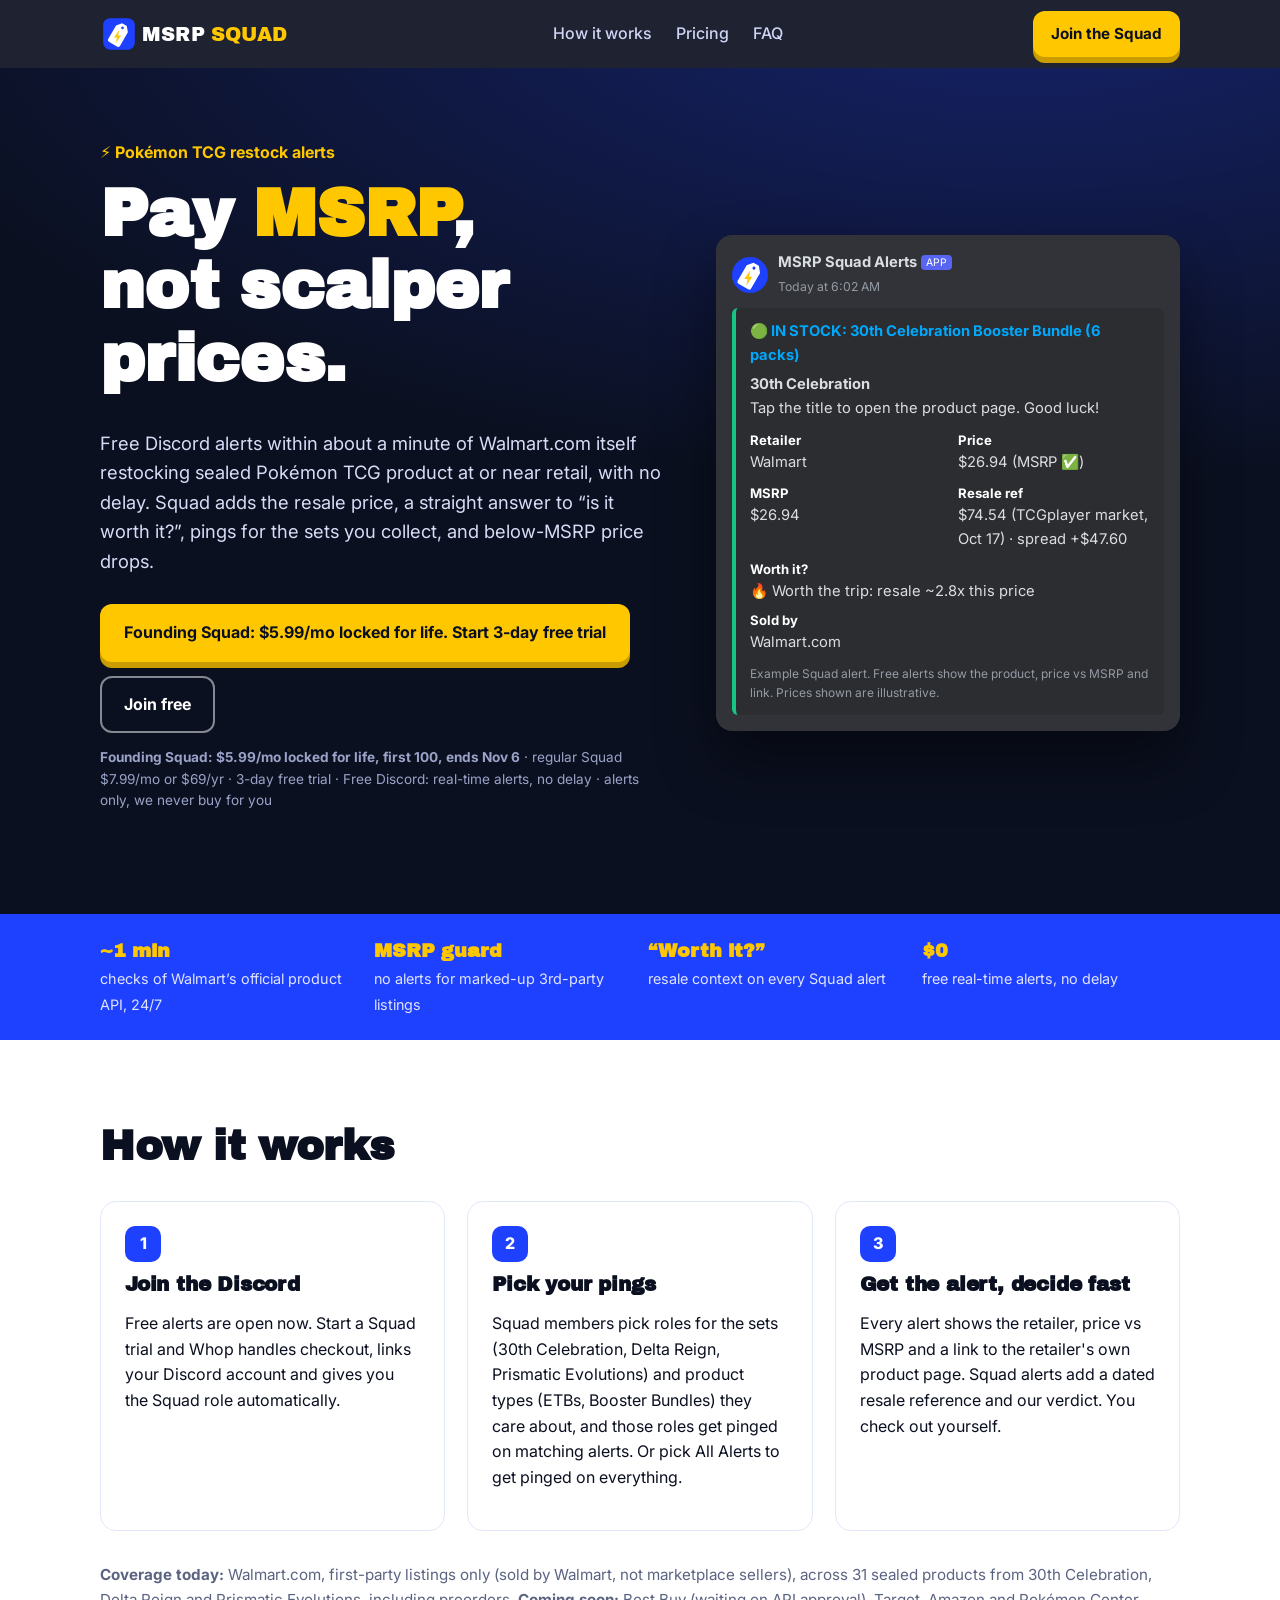
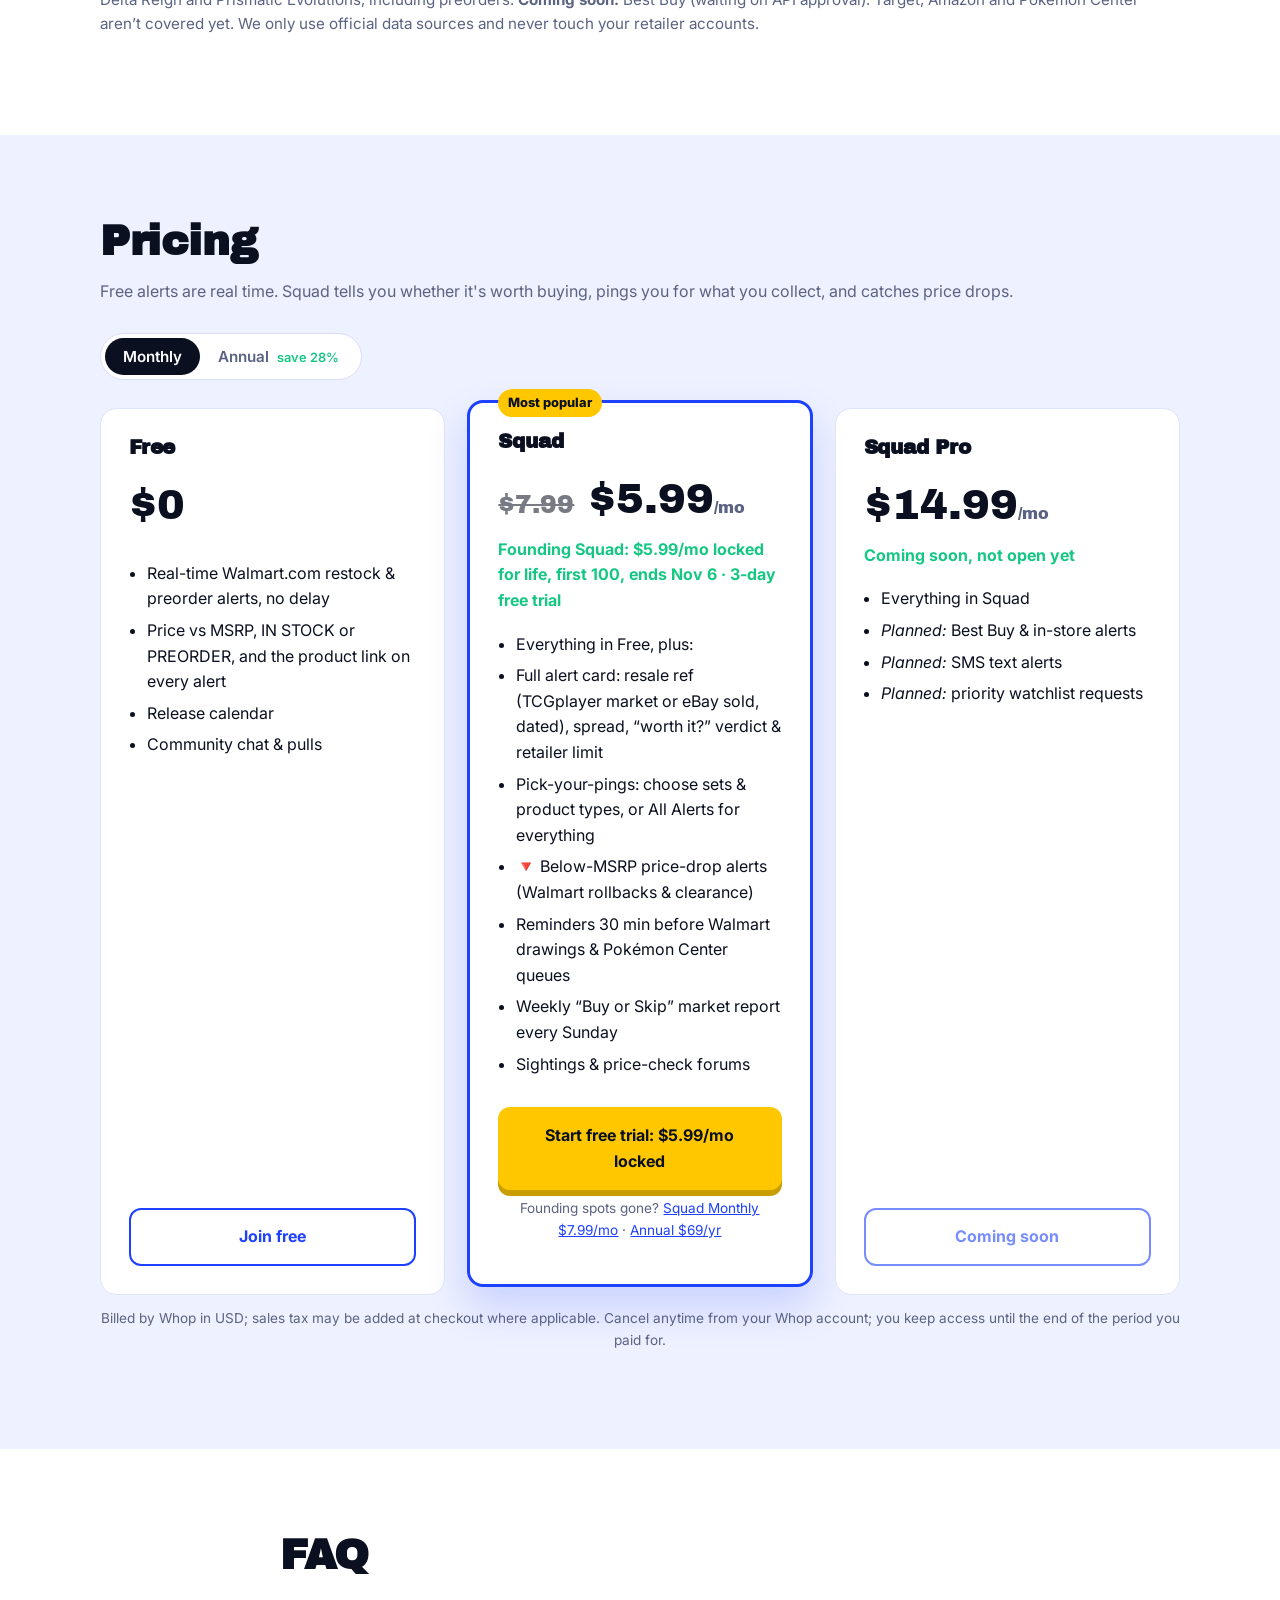
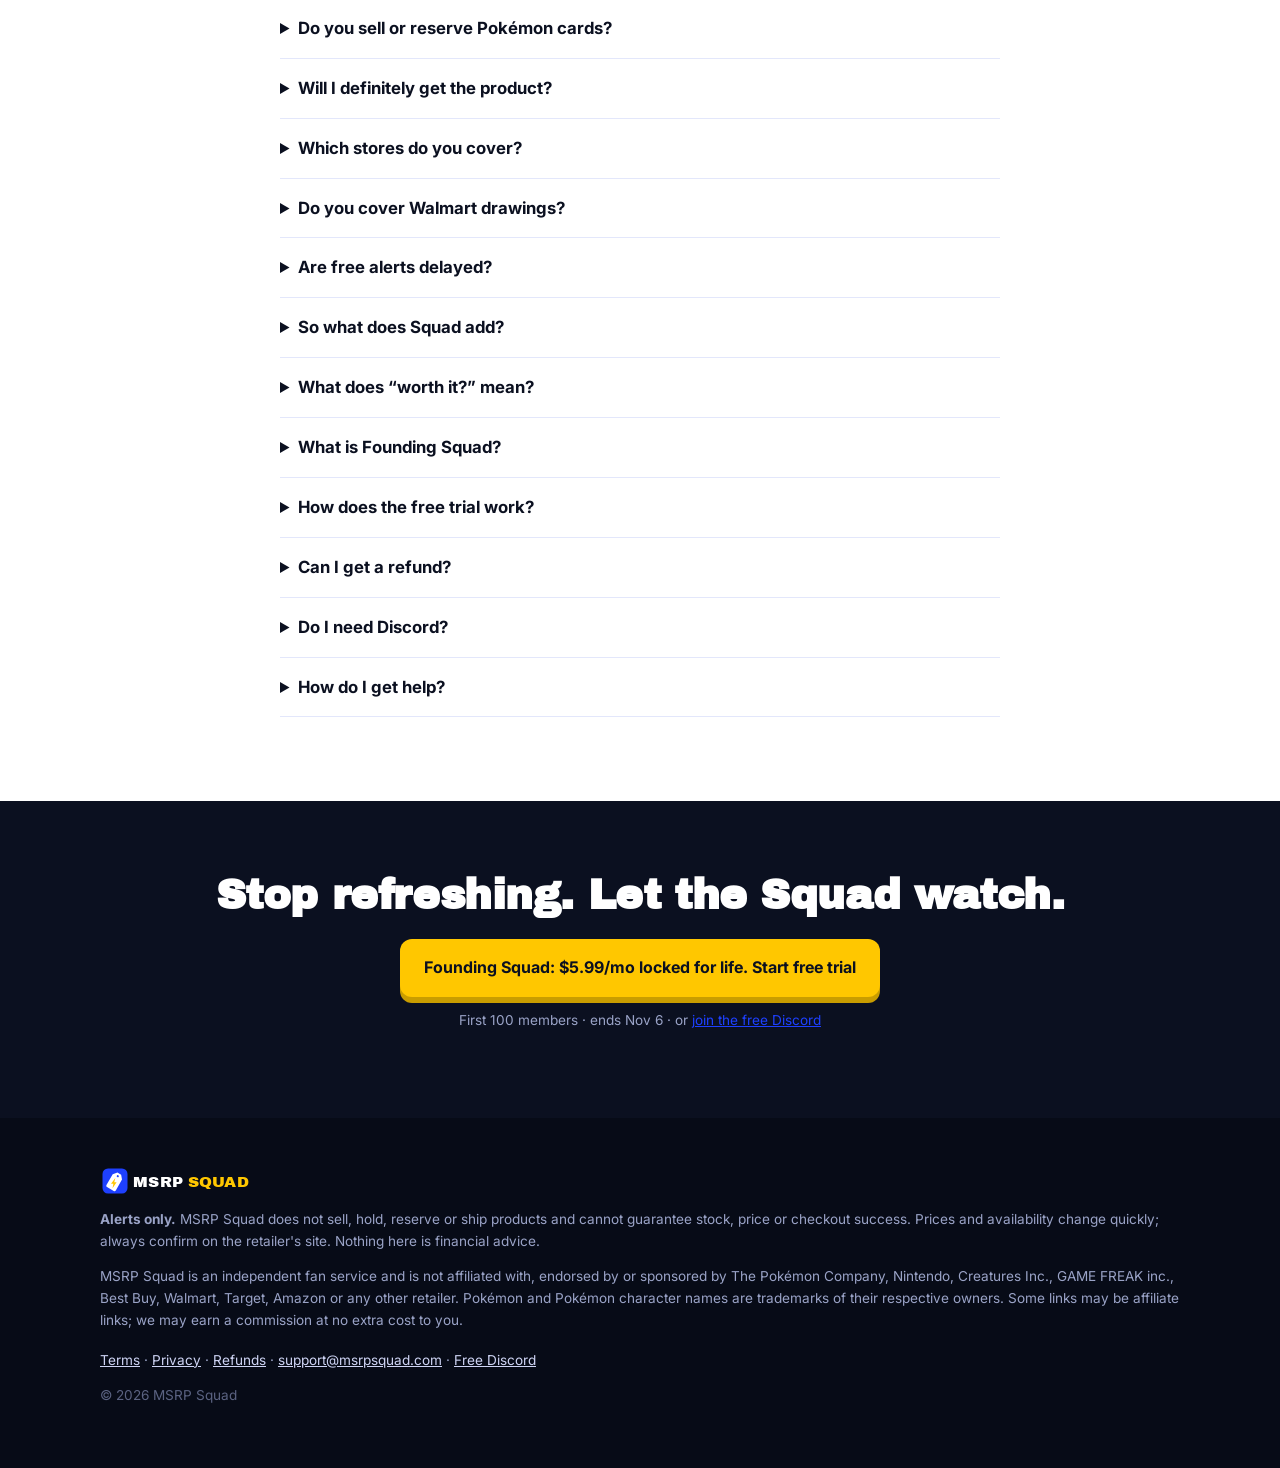
==== index.html @ 669f1891 "Go live: Squad checkout on Whop + Founding Squad $5.99/mo deal" ====
<!doctype html>
<html lang="en">
<head>
<meta charset="utf-8">
<meta name="viewport" content="width=device-width,initial-scale=1">
<title>MSRP Squad | Pokémon TCG restock alerts. Pay MSRP, not scalper prices.</title>
<meta name="description" content="Real-time Pokémon TCG restock alerts in Discord, live now for Walmart.com. Free alerts with no delay; Squad adds resale value, a “worth it?” verdict, set pings and below-MSRP price drops. Founding Squad: $5.99/mo locked for life, first 100 members, ends Nov 6. 3-day free trial.">
<link rel="canonical" href="https://msrpsquad.com/">
<meta property="og:type" content="website">
<meta property="og:title" content="MSRP Squad: Pay MSRP, not scalper prices">
<meta property="og:description" content="Real-time Pokémon TCG restock alerts, free. Squad adds “is it worth it?” price intel, set pings and price drops. Founding Squad: $5.99/mo locked for life, first 100.">
<meta property="og:image" content="https://msrpsquad.com/assets/og.png">
<meta property="og:url" content="https://msrpsquad.com/">
<meta name="twitter:card" content="summary_large_image">
<meta name="theme-color" content="#0B1020">
<link rel="icon" href="assets/mark.svg" type="image/svg+xml">
<link rel="icon" href="assets/favicon-32.png" sizes="32x32">
<link rel="apple-touch-icon" href="assets/apple-touch-icon.png">
<link rel="preconnect" href="https://fonts.googleapis.com"><link rel="preconnect" href="https://fonts.gstatic.com" crossorigin>
<link href="https://fonts.googleapis.com/css2?family=Archivo+Black&family=Inter:wght@400;500;600;700&display=swap" rel="stylesheet">
<link rel="stylesheet" href="styles.css">
</head>
<body>
<a class="skip" href="#main">Skip to content</a>
<header class="nav">
  <div class="wrap nav-in">
    <a href="#" class="brand" aria-label="MSRP Squad home"><svg xmlns="http://www.w3.org/2000/svg" viewBox="0 0 640 120" class="logo" role="img" aria-label="MSRP Squad"> <g transform="translate(10 10)"> <rect x="0" y="0" width="100" height="100" rx="22" fill="#1E40FF"/> <g transform="rotate(30 50 50) translate(50 51) scale(0.86) translate(-50 -51)"> <path d="M40 10 H60 L75 28 V86 Q75 93 68 93 H32 Q25 93 25 86 V28 Z" fill="#FFFFFF"/> <circle cx="50" cy="24" r="5" fill="#1E40FF"/> <path transform="rotate(-30 50 61)" d="M56 38 L37 64 H48 L44 85 L63 57 H52 L57 38 Z" fill="#FFC700"/> </g> </g> <text x="132" y="83" font-family="'Archivo Black', 'Arial Black', sans-serif" font-size="62" letter-spacing="1"> <tspan fill="#FFFFFF">MSRP</tspan><tspan fill="#FFC700" dx="18">SQUAD</tspan> </text> </svg></a>
    <nav aria-label="Primary"><a href="#how">How it works</a><a href="#pricing">Pricing</a><a href="#faq">FAQ</a></nav>
    <a class="btn btn-gold sm" href="#pricing">Join the Squad</a>
  </div>
</header>

<main id="main">
<section class="hero">
  <div class="wrap hero-in">
    <div class="hero-copy">
      <p class="eyebrow">⚡ Pokémon TCG restock alerts</p>
      <h1>Pay <span class="gold">MSRP</span>,<br>not scalper prices.</h1>
      <p class="lead">Free Discord alerts within about a minute of Walmart.com itself restocking sealed Pokémon TCG product at or near retail, with no delay. Squad adds the resale price, a straight answer to “is it worth it?”, pings for the sets you collect, and below-MSRP price drops.</p>
      <div class="cta-row">
        <a class="btn btn-gold" href="https://whop.com/checkout/plan_YpxnlKwozWJpa" target="_blank" rel="noopener" data-plan="squad-founding">Founding Squad: $5.99/mo locked for life. Start 3-day free trial</a>
        <a class="btn btn-ghost" href="https://discord.gg/CTK9a5H8Wj" target="_blank" rel="noopener" data-plan="free">Join free</a>
      </div>
      <p class="fine"><b>Founding Squad: $5.99/mo locked for life, first 100, ends Nov 6</b> · regular Squad $7.99/mo or $69/yr · 3-day free trial · Free Discord: real-time alerts, no delay · alerts only, we never buy for you</p>
    </div>
    <div class="alert-demo" aria-label="Example alert">
      <div class="dc-head"><img src="assets/mark.svg" alt="" width="36" height="36"><div><b>MSRP Squad Alerts</b> <span class="bot">APP</span><br><small>Today at 6:02 AM</small></div></div>
      <div class="embed">
        <p class="e-title">🟢 IN STOCK: 30th Celebration Booster Bundle (6 packs)</p>
        <p class="e-sub"><b>30th Celebration</b><br>Tap the title to open the product page. Good luck!</p>
        <div class="e-grid">
          <div><span>Retailer</span>Walmart</div>
          <div><span>Price</span>$26.94 (MSRP ✅)</div>
          <div><span>MSRP</span>$26.94</div>
          <div><span>Resale ref</span>$74.54 (TCGplayer market, Oct 17) · spread +$47.60</div>
        </div>
        <div class="e-verdict"><span>Worth it?</span>🔥 Worth the trip: resale ~2.8x this price</div>
        <div class="e-verdict"><span>Sold by</span>Walmart.com</div>
        <p class="e-foot">Example Squad alert. Free alerts show the product, price vs MSRP and link. Prices shown are illustrative.</p>
      </div>
    </div>
  </div>
</section>

<section class="strip">
  <div class="wrap strip-in">
    <div><b>~1 min</b><span>checks of Walmart’s official product API, 24/7</span></div>
    <div><b>MSRP guard</b><span>no alerts for marked-up 3rd-party listings</span></div>
    <div><b>“Worth it?”</b><span>resale context on every Squad alert</span></div>
    <div><b>$0</b><span>free real-time alerts, no delay</span></div>
  </div>
</section>

<section id="how" class="section">
  <div class="wrap">
    <h2>How it works</h2>
    <ol class="steps">
      <li><span class="num">1</span><h3>Join the Discord</h3><p>Free alerts are open now. Start a Squad trial and Whop handles checkout, links your Discord account and gives you the Squad role automatically.</p></li>
      <li><span class="num">2</span><h3>Pick your pings</h3><p>Squad members pick roles for the sets (30th Celebration, Delta Reign, Prismatic Evolutions) and product types (ETBs, Booster Bundles) they care about, and those roles get pinged on matching alerts. Or pick All Alerts to get pinged on everything.</p></li>
      <li><span class="num">3</span><h3>Get the alert, decide fast</h3><p>Every alert shows the retailer, price vs MSRP and a link to the retailer's own product page. Squad alerts add a dated resale reference and our verdict. You check out yourself.</p></li>
    </ol>
    <p class="note"><b>Coverage today:</b> Walmart.com, first-party listings only (sold by Walmart, not marketplace sellers), across 31 sealed products from 30th Celebration, Delta Reign and Prismatic Evolutions, including preorders. <b>Coming soon:</b> Best Buy (waiting on API approval). Target, Amazon and Pokémon Center aren’t covered yet. We only use official data sources and never touch your retailer accounts.</p>
  </div>
</section>

<section id="pricing" class="section alt">
  <div class="wrap">
    <h2>Pricing</h2>
    <p class="sub">Free alerts are real time. Squad tells you whether it's worth buying, pings you for what you collect, and catches price drops.</p>
    <div class="toggle" role="group" aria-label="Billing period">
      <button type="button" class="on" data-period="monthly" aria-pressed="true">Monthly</button>
      <button type="button" data-period="annual" aria-pressed="false">Annual <em>save 28%</em></button>
    </div>
    <div class="tiers">
      <article class="tier">
        <h3>Free</h3>
        <p class="price">$0</p>
        <ul><li>Real-time Walmart.com restock &amp; preorder alerts, no delay</li><li>Price vs MSRP, IN STOCK or PREORDER, and the product link on every alert</li><li>Release calendar</li><li>Community chat &amp; pulls</li></ul>
        <a class="btn btn-ghost-dark" href="https://discord.gg/CTK9a5H8Wj" target="_blank" rel="noopener" data-plan="free">Join free</a>
      </article>
      <article class="tier featured">
        <p class="badge">Most popular</p>
        <h3>Squad</h3>
        <p class="price" data-monthly="<s style=&quot;opacity:.55;font-size:.6em&quot;>$7.99</s> $5.99<small>/mo</small>" data-annual="$69<small>/yr</small>"><s style="opacity:.55;font-size:.6em">$7.99</s> $5.99<small>/mo</small></p>
        <p class="trial" data-monthly="Founding Squad: $5.99/mo locked for life, first 100, ends Nov 6 · 3-day free trial" data-annual="About $5.75/mo, billed yearly">Founding Squad: $5.99/mo locked for life, first 100, ends Nov 6 · 3-day free trial</p>
        <ul><li>Everything in Free, plus:</li><li>Full alert card: resale ref (TCGplayer market or eBay sold, dated), spread, “worth it?” verdict &amp; retailer limit</li><li>Pick-your-pings: choose sets &amp; product types, or All Alerts for everything</li><li>🔻 Below-MSRP price-drop alerts (Walmart rollbacks &amp; clearance)</li><li>Reminders 30 min before Walmart drawings &amp; Pokémon Center queues</li><li>Weekly “Buy or Skip” market report every Sunday</li><li>Sightings &amp; price-check forums</li></ul>
        <a class="btn btn-gold" id="squad-cta" href="https://whop.com/checkout/plan_YpxnlKwozWJpa" data-monthly="https://whop.com/checkout/plan_YpxnlKwozWJpa" data-annual="https://whop.com/checkout/plan_GebG6GXobo9KQ" target="_blank" rel="noopener" data-plan="squad">Start free trial: $5.99/mo locked</a>
        <p class="fine center" style="margin-top:.6em">Founding spots gone? <a href="https://whop.com/checkout/plan_wRdUoSanqycct" target="_blank" rel="noopener">Squad Monthly $7.99/mo</a> · <a href="https://whop.com/checkout/plan_GebG6GXobo9KQ" target="_blank" rel="noopener">Annual $69/yr</a></p>
      </article>
      <article class="tier">
        <h3>Squad Pro</h3>
        <p class="price">$14.99<small>/mo</small></p>
        <p class="trial">Coming soon, not open yet</p>
        <ul><li>Everything in Squad</li><li><em>Planned:</em> Best Buy &amp; in-store alerts</li><li><em>Planned:</em> SMS text alerts</li><li><em>Planned:</em> priority watchlist requests</li></ul>
        <span class="btn btn-ghost-dark" aria-disabled="true" data-plan="pro" style="opacity:.6;cursor:default">Coming soon</span>
      </article>
    </div>
    <p class="fine center">Billed by Whop in USD; sales tax may be added at checkout where applicable. Cancel anytime from your Whop account; you keep access until the end of the period you paid for.</p>
  </div>
</section>

<section id="faq" class="section">
  <div class="wrap narrow">
    <h2>FAQ</h2>
    <details><summary>Do you sell or reserve Pokémon cards?</summary><p>No. MSRP Squad sends alerts only. We don't sell, hold, reserve or ship any product, and we never check out for you. You buy directly from the retailer.</p></details>
    <details><summary>Will I definitely get the product?</summary><p>No one can promise that. Popular drops can sell out in minutes. Alerts give you a head start, not a guarantee. Always confirm price and stock on the retailer's site.</p></details>
    <details><summary>Which stores do you cover?</summary><p>Right now, Walmart.com: we check Walmart's official product API about once a minute and only alert when Walmart itself is the seller. Best Buy alerts are planned for Squad Pro once Best Buy's API approves our key. Target, Amazon and Pokémon Center aren't covered yet. We'll announce each new store in Discord when it actually goes live.</p></details>
    <details><summary>Do you cover Walmart drawings?</summary><p>Walmart now sells some of the hottest boxes through timed drawings instead of a normal restock. Our engine doesn't detect those automatically. When Walmart announces a drawing, we post the window in Discord so you can enter yourself; entries and picks are entirely Walmart's.</p></details>
    <details><summary>Are free alerts delayed?</summary><p>No. Free alerts post in #free-alerts the moment we detect a restock or preorder, the same moment Squad gets them. Free alerts are the basic version: product, price vs MSRP, IN STOCK or PREORDER, and the link.</p></details>
    <details><summary>So what does Squad add?</summary><p>The “should I buy it” layer: a dated resale reference, the spread and our “worth it?” verdict, plus the retailer limit, on every alert. Pings only for the sets and product types you pick (or All Alerts for everything), alerts when Walmart's own price drops below MSRP, reminders 30 minutes before Walmart drawings and Pokémon Center queues, a weekly “Buy or Skip” report every Sunday, and the sightings and price-check forums.</p></details>
    <details><summary>What does “worth it?” mean?</summary><p>On Squad alerts, we compare the retail price to a recent resale reference, either the TCGplayer market price or recent eBay sold listings, and show which one and its date. That helps you decide quickly whether a product is worth chasing. It's general information, not financial or investment advice.</p></details>
    <details><summary>What is Founding Squad?</summary><p>Our launch deal: the first 100 members pay $5.99/month instead of $7.99, and that price stays locked for as long as you stay subscribed. It ends Nov 6, 2026 at 11:59 PM PT or when the 100 spots are gone, whichever comes first. If you cancel and come back later, regular pricing applies.</p></details>
    <details><summary>How does the free trial work?</summary><p>Founding Squad and Squad Monthly include a 3-day free trial. If you cancel in Whop before it ends, you aren't charged. After that it's $5.99/month (Founding) or $7.99/month (regular) until you cancel.</p></details>
    <details><summary>Can I get a refund?</summary><p>Forgot to cancel your trial? Email us within 48 hours of the first charge for a full refund. Annual plans are refundable within 14 days. Full details in our <a href="refund.html">refund policy</a>.</p></details>
    <details><summary>Do I need Discord?</summary><p>Yes. Alerts are delivered in our Discord server. Whop connects your Discord account and assigns your role when you join.</p></details>
    <details><summary>How do I get help?</summary><p>Email <a href="mailto:support@msrpsquad.com">support@msrpsquad.com</a> or open a ticket in the Discord.</p></details>
  </div>
</section>

<section class="final">
  <div class="wrap center">
    <h2>Stop refreshing. Let the Squad watch.</h2>
    <a class="btn btn-gold" href="https://whop.com/checkout/plan_YpxnlKwozWJpa" target="_blank" rel="noopener" data-plan="squad-founding">Founding Squad: $5.99/mo locked for life. Start free trial</a>
    <p class="fine">First 100 members · ends Nov 6 · or <a href="https://discord.gg/CTK9a5H8Wj" target="_blank" rel="noopener">join the free Discord</a></p>
  </div>
</section>
</main>

<footer class="foot">
  <div class="wrap">
    <svg xmlns="http://www.w3.org/2000/svg" viewBox="0 0 640 120" class="logo" role="img" aria-label="MSRP Squad"> <g transform="translate(10 10)"> <rect x="0" y="0" width="100" height="100" rx="22" fill="#1E40FF"/> <g transform="rotate(30 50 50) translate(50 51) scale(0.86) translate(-50 -51)"> <path d="M40 10 H60 L75 28 V86 Q75 93 68 93 H32 Q25 93 25 86 V28 Z" fill="#FFFFFF"/> <circle cx="50" cy="24" r="5" fill="#1E40FF"/> <path transform="rotate(-30 50 61)" d="M56 38 L37 64 H48 L44 85 L63 57 H52 L57 38 Z" fill="#FFC700"/> </g> </g> <text x="132" y="83" font-family="'Archivo Black', 'Arial Black', sans-serif" font-size="62" letter-spacing="1"> <tspan fill="#FFFFFF">MSRP</tspan><tspan fill="#FFC700" dx="18">SQUAD</tspan> </text> </svg>
    <p><b>Alerts only.</b> MSRP Squad does not sell, hold, reserve or ship products and cannot guarantee stock, price or checkout success. Prices and availability change quickly; always confirm on the retailer's site. Nothing here is financial advice.</p>
    <p>MSRP Squad is an independent fan service and is not affiliated with, endorsed by or sponsored by The Pokémon Company, Nintendo, Creatures Inc., GAME FREAK inc., Best Buy, Walmart, Target, Amazon or any other retailer. Pokémon and Pokémon character names are trademarks of their respective owners. Some links may be affiliate links; we may earn a commission at no extra cost to you.</p>
    <p class="links"><a href="terms.html">Terms</a> · <a href="privacy.html">Privacy</a> · <a href="refund.html">Refunds</a> · <a href="mailto:support@msrpsquad.com">support@msrpsquad.com</a> · <a href="https://discord.gg/CTK9a5H8Wj" target="_blank" rel="noopener">Free Discord</a></p>
    <p class="copy">© 2026 MSRP Squad</p>
  </div>
</footer>
<script>
document.querySelectorAll('.toggle button').forEach(b=>b.addEventListener('click',()=>{
  const p=b.dataset.period;
  document.querySelectorAll('.toggle button').forEach(x=>{x.classList.toggle('on',x===b);x.setAttribute('aria-pressed',x===b)});
  document.querySelectorAll('[data-monthly]').forEach(el=>{
    const v=el.dataset[p]; if(el.tagName==='A'){el.href=v}else{el.innerHTML=v}
  });
  document.getElementById('squad-cta').textContent = p==='annual' ? 'Get Squad Annual' : 'Start free trial: $5.99/mo locked';
}));
</script>
</body>
</html>
---- styles.css ----
:root{--blue:#1E40FF;--gold:#FFC700;--night:#0B1020;--paper:#fff;--green:#16C784;--red:#FF4D4F;--mist:#EEF1FF;--ink:#0B1020;--muted:#5b6382;--r:16px}
*{box-sizing:border-box}html{scroll-behavior:smooth}
body{margin:0;font:16px/1.6 Inter,system-ui,-apple-system,Segoe UI,Roboto,sans-serif;color:var(--ink);background:var(--paper);-webkit-font-smoothing:antialiased}
h1,h2,h3{font-family:"Archivo Black",Impact,system-ui,sans-serif;line-height:1.08;margin:0 0 .5em;letter-spacing:-.01em}
h1{font-size:clamp(2.4rem,6vw,4.2rem)}h2{font-size:clamp(1.8rem,4vw,2.6rem)}h3{font-size:1.25rem}
a{color:var(--blue)}img{max-width:100%;height:auto}
.wrap{max-width:1120px;margin:0 auto;padding:0 20px}.narrow{max-width:760px}.center{text-align:center}
.skip{position:absolute;left:-999px}.skip:focus{left:12px;top:12px;background:#fff;padding:8px;z-index:9}
.btn{display:inline-block;font-weight:700;text-decoration:none;padding:14px 22px;border-radius:12px;transition:transform .12s,box-shadow .12s;border:2px solid transparent}
.btn:hover{transform:translateY(-1px)}.btn.sm{padding:9px 16px;font-size:.95rem}
.btn-gold{background:var(--gold);color:var(--night);box-shadow:0 6px 0 #c99d00}.btn-gold:active{transform:translateY(3px);box-shadow:0 3px 0 #c99d00}
.btn-ghost{border-color:rgba(255,255,255,.5);color:#fff}.btn-ghost:hover{border-color:#fff}
.btn-ghost-dark{border-color:var(--blue);color:var(--blue)}.btn-ghost-dark:hover{background:var(--mist)}
.nav{position:sticky;top:0;z-index:5;background:rgba(11,16,32,.92);backdrop-filter:blur(8px)}
.nav-in{display:flex;align-items:center;justify-content:space-between;gap:16px;height:68px}
.nav nav a{color:#cfd5f5;text-decoration:none;margin:0 12px;font-weight:500}.nav nav a:hover{color:#fff}
.hero{background:radial-gradient(1200px 500px at 80% -10%,#2a48ff55,transparent),var(--night);color:#fff;padding:72px 0 88px}
.hero-in{display:grid;grid-template-columns:1.1fr .9fr;gap:48px;align-items:center}
.eyebrow{color:var(--gold);font-weight:700;margin:0 0 12px}.gold{color:var(--gold)}
.lead{font-size:1.15rem;color:#d7dcf7;max-width:36em}.cta-row{display:flex;gap:14px;flex-wrap:wrap;margin:28px 0 12px}
.fine{font-size:.85rem;color:#9aa3c7}.section .fine{color:var(--muted)}
.alert-demo{background:#313338;border-radius:var(--r);padding:16px;box-shadow:0 30px 60px rgba(0,0,0,.45);font-size:.92rem;color:#dbdee1}
.dc-head{display:flex;gap:10px;align-items:center;margin-bottom:10px}.dc-head img{border-radius:50%}.dc-head small{color:#949ba4}
.bot{background:#5865f2;color:#fff;font-size:.65rem;padding:1px 5px;border-radius:4px;vertical-align:middle}
.embed{background:#2b2d31;border-left:4px solid var(--green);border-radius:6px;padding:12px 14px}
.e-title{color:#00a8fc;font-weight:700;margin:0 0 6px}.e-sub{margin:0 0 10px}
.e-grid{display:grid;grid-template-columns:1fr 1fr;gap:8px 16px;margin-bottom:8px}
.e-grid span,.e-verdict span{display:block;font-weight:700;color:#fff;font-size:.82rem}.e-verdict{margin:6px 0}
.e-foot{color:#949ba4;font-size:.75rem;margin:10px 0 0}
.strip{background:var(--blue);color:#fff}.strip-in{display:grid;grid-template-columns:repeat(4,1fr);gap:16px;padding:22px 20px}
.strip b{display:block;font-family:"Archivo Black",sans-serif;font-size:1.2rem;color:var(--gold)}.strip span{font-size:.9rem;color:#dfe4ff}
.section{padding:84px 0}.section.alt{background:var(--mist)}.sub{color:var(--muted);margin-top:-6px}
.steps{list-style:none;padding:0;display:grid;grid-template-columns:repeat(3,1fr);gap:22px;margin:32px 0}
.steps li{background:#fff;border:1px solid #e3e7fb;border-radius:var(--r);padding:24px}
.num{display:inline-grid;place-items:center;width:36px;height:36px;border-radius:10px;background:var(--blue);color:#fff;font-weight:800;margin-bottom:12px}
.note{color:var(--muted);font-size:.95rem}
.toggle{display:inline-flex;background:#fff;border-radius:999px;padding:4px;margin:12px 0 28px;border:1px solid #d9def7}
.toggle button{border:0;background:none;padding:9px 18px;border-radius:999px;font:600 .95rem Inter,sans-serif;cursor:pointer;color:var(--muted)}
.toggle button.on{background:var(--night);color:#fff}.toggle em{font-style:normal;color:var(--green);font-size:.8rem;margin-left:4px}
.tiers{display:grid;grid-template-columns:repeat(3,1fr);gap:22px;align-items:stretch}
.tier{background:#fff;border-radius:var(--r);padding:28px;border:1px solid #dfe3f8;display:flex;flex-direction:column;position:relative}
.tier ul{padding-left:1.1em;margin:12px 0 24px;flex:1}.tier li{margin:6px 0}.tier .btn{text-align:center}
.tier.featured{border:3px solid var(--blue);box-shadow:0 20px 40px rgba(30,64,255,.18);transform:translateY(-8px)}
.badge{position:absolute;top:-14px;left:28px;margin:0;background:var(--gold);font-weight:800;font-size:.8rem;padding:4px 10px;border-radius:999px}
.price{font-family:"Archivo Black",sans-serif;font-size:2.6rem;margin:4px 0}.price small{font-size:1rem;color:var(--muted)}
.trial{color:var(--green);font-weight:700;margin:0}
details{border-bottom:1px solid #e3e7fb;padding:16px 0}summary{font-weight:700;cursor:pointer;font-size:1.05rem}details p{color:#3b4366;margin:10px 0 0}
.final{background:var(--night);color:#fff;padding:72px 0}
.foot{background:#070b17;color:#9aa3c7;padding:48px 0;font-size:.85rem}.foot a{color:#cfd5f5}.foot .links{margin-top:18px}.copy{color:#5b6382}
:focus-visible{outline:3px solid var(--gold);outline-offset:2px}
@media (max-width:900px){.hero-in,.tiers,.steps{grid-template-columns:1fr}.strip-in{grid-template-columns:1fr 1fr}.tier.featured{transform:none}.nav nav{display:none}.hero{padding:48px 0 64px}}
@media (prefers-reduced-motion:reduce){*{transition:none!important;scroll-behavior:auto!important}}
.logo{height:38px;width:auto;display:block}.foot .logo{height:30px;margin-bottom:12px}
.btn.sm{white-space:nowrap}@media (max-width:420px){.logo{height:30px}.nav .btn.sm{padding:8px 12px;font-size:.85rem}}
.legal h1{font-size:2.2rem}.legal h2{font-size:1.3rem;margin-top:1.6em}.legal li{margin:6px 0}
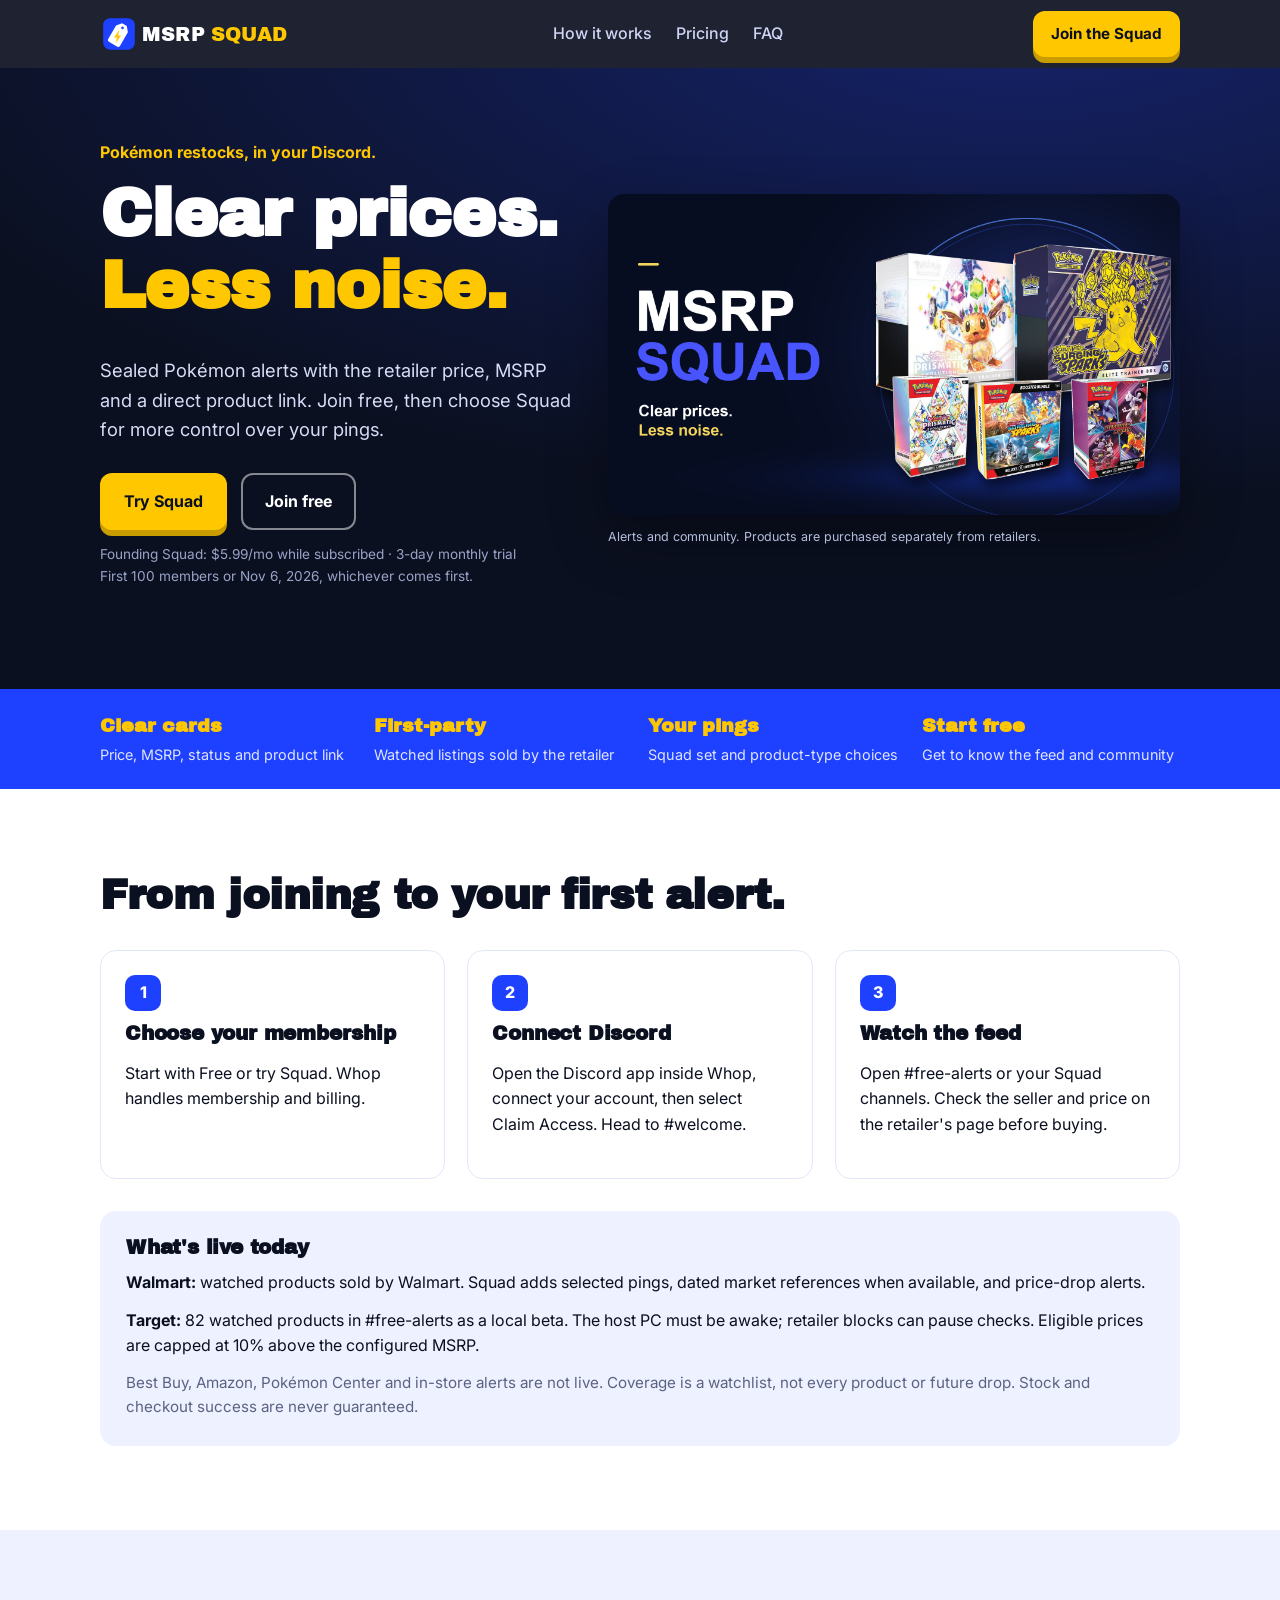
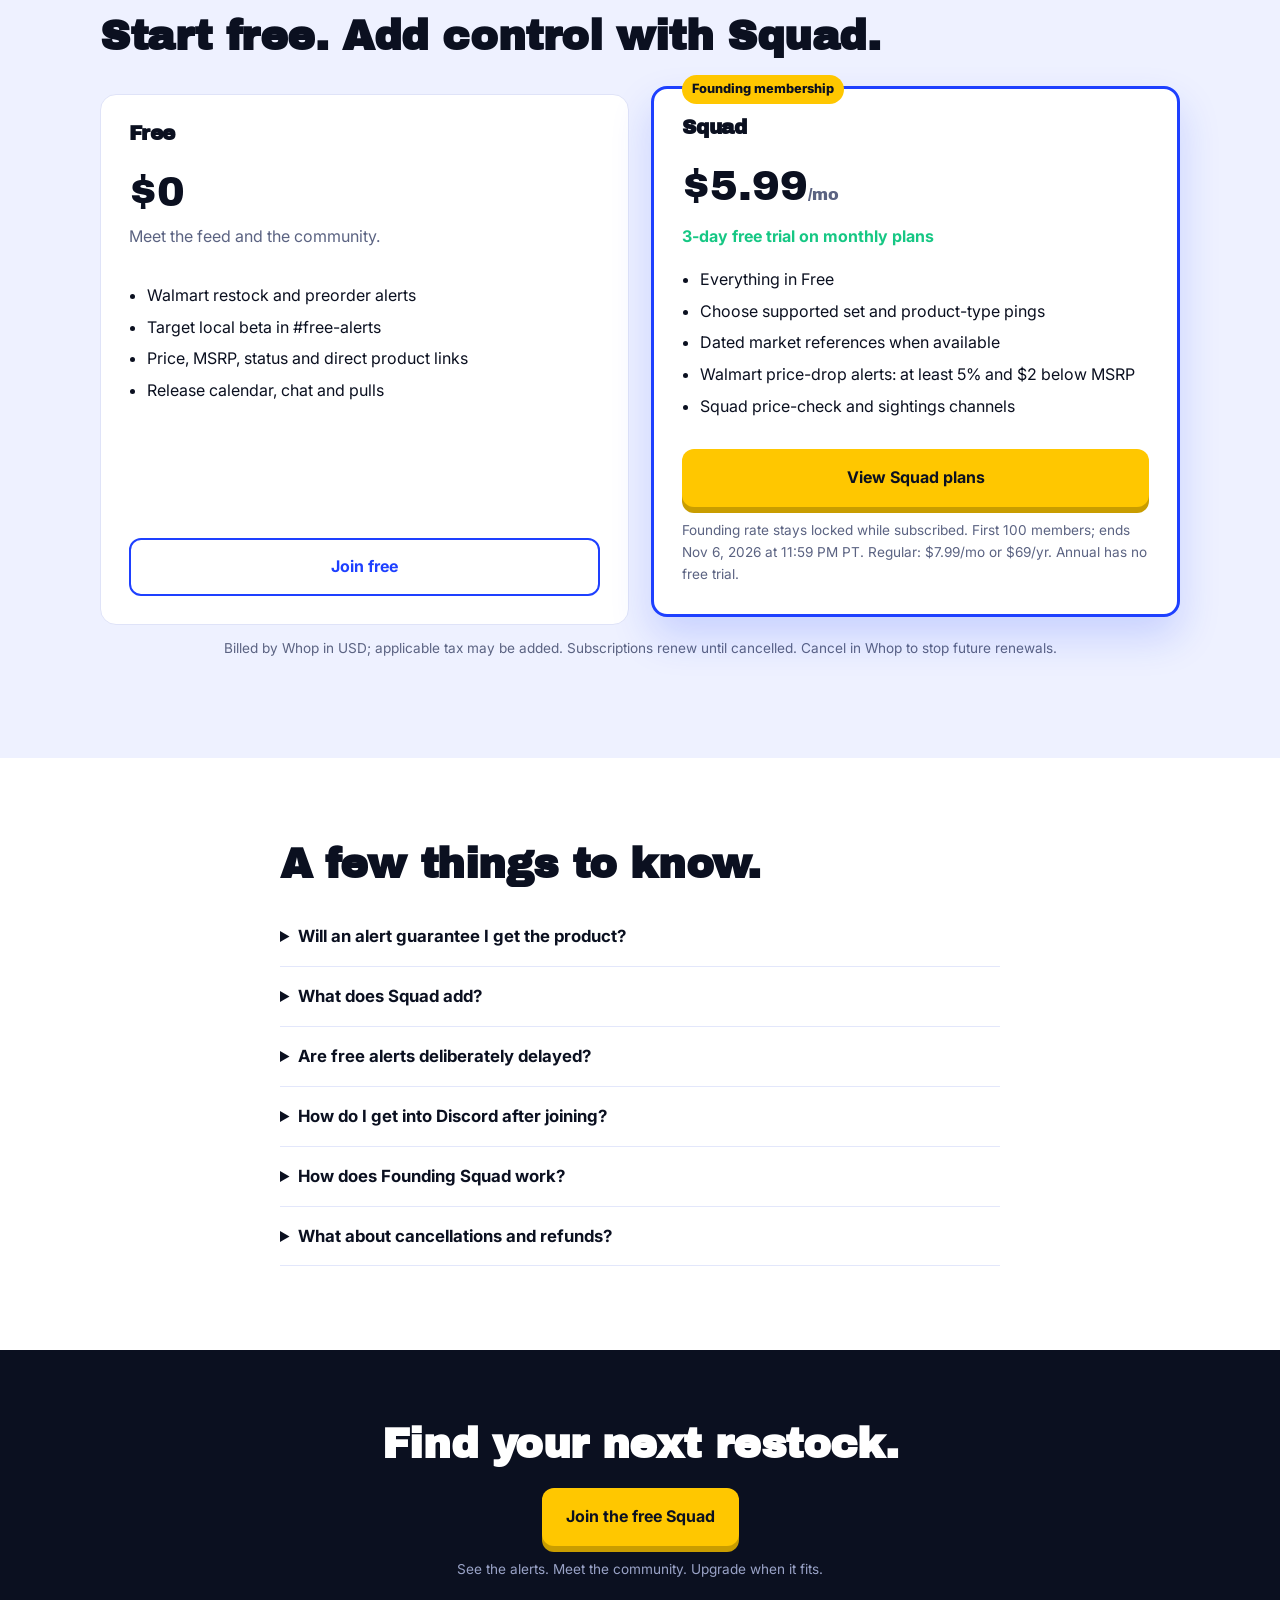
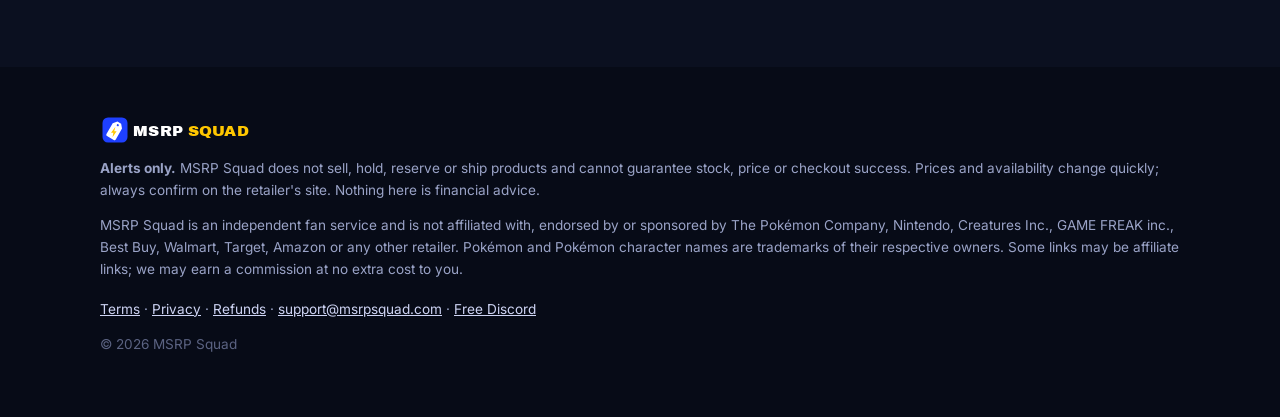
==== commit ba9138a8: "Align storefront artwork and coverage with live memberships" ====
--- a/index.html
+++ b/index.html
@@ -3,13 +3,13 @@
 <head>
 <meta charset="utf-8">
 <meta name="viewport" content="width=device-width,initial-scale=1">
-<title>MSRP Squad | Pokémon TCG restock alerts. Pay MSRP, not scalper prices.</title>
-<meta name="description" content="Real-time Pokémon TCG restock alerts in Discord, live now for Walmart.com. Free alerts with no delay; Squad adds resale value, a “worth it?” verdict, set pings and below-MSRP price drops. Founding Squad: $5.99/mo locked for life, first 100 members, ends Nov 6. 3-day free trial.">
+<title>MSRP Squad | Pokémon restocks. Clear prices. Less noise.</title>
+<meta name="description" content="Pokémon restock alerts in Discord. Free Walmart alerts and a local Target beta. Squad adds selected pings, dated market references when available, and Walmart price-drop alerts.">
 <link rel="canonical" href="https://msrpsquad.com/">
 <meta property="og:type" content="website">
-<meta property="og:title" content="MSRP Squad: Pay MSRP, not scalper prices">
-<meta property="og:description" content="Real-time Pokémon TCG restock alerts, free. Squad adds “is it worth it?” price intel, set pings and price drops. Founding Squad: $5.99/mo locked for life, first 100.">
-<meta property="og:image" content="https://msrpsquad.com/assets/og.png">
+<meta property="og:title" content="MSRP Squad | Clear prices. Less noise.">
+<meta property="og:description" content="Pokémon restock alerts in Discord. Free Walmart alerts and a local Target beta. Squad adds selected pings, dated market references when available, and Walmart price-drop alerts.">
+<meta property="og:image" content="https://msrpsquad.com/assets/real-products-v3.png">
 <meta property="og:url" content="https://msrpsquad.com/">
 <meta name="twitter:card" content="summary_large_image">
 <meta name="theme-color" content="#0B1020">
@@ -34,116 +34,73 @@
 <section class="hero">
   <div class="wrap hero-in">
     <div class="hero-copy">
-      <p class="eyebrow">⚡ Pokémon TCG restock alerts</p>
-      <h1>Pay <span class="gold">MSRP</span>,<br>not scalper prices.</h1>
-      <p class="lead">Free Discord alerts within about a minute of Walmart.com itself restocking sealed Pokémon TCG product at or near retail, with no delay. Squad adds the resale price, a straight answer to “is it worth it?”, pings for the sets you collect, and below-MSRP price drops.</p>
+      <p class="eyebrow">Pokémon restocks, in your Discord.</p>
+      <h1>Clear prices.<br><span class="gold">Less noise.</span></h1>
+      <p class="lead">Sealed Pokémon alerts with the retailer price, MSRP and a direct product link. Join free, then choose Squad for more control over your pings.</p>
       <div class="cta-row">
-        <a class="btn btn-gold" href="https://whop.com/checkout/plan_YpxnlKwozWJpa" target="_blank" rel="noopener" data-plan="squad-founding">Founding Squad: $5.99/mo locked for life. Start 3-day free trial</a>
-        <a class="btn btn-ghost" href="https://discord.gg/CTK9a5H8Wj" target="_blank" rel="noopener" data-plan="free">Join free</a>
+        <a class="btn btn-gold" href="https://whop.com/msrpsquad/products/msrp-squad-04/">Try Squad</a>
+        <a class="btn btn-ghost" href="https://whop.com/msrpsquad/products/msrp-squad-free/">Join free</a>
       </div>
-      <p class="fine"><b>Founding Squad: $5.99/mo locked for life, first 100, ends Nov 6</b> · regular Squad $7.99/mo or $69/yr · 3-day free trial · Free Discord: real-time alerts, no delay · alerts only, we never buy for you</p>
+      <p class="fine">Founding Squad: $5.99/mo while subscribed · 3-day monthly trial<br>First 100 members or Nov 6, 2026, whichever comes first.</p>
     </div>
-    <div class="alert-demo" aria-label="Example alert">
-      <div class="dc-head"><img src="assets/mark.svg" alt="" width="36" height="36"><div><b>MSRP Squad Alerts</b> <span class="bot">APP</span><br><small>Today at 6:02 AM</small></div></div>
-      <div class="embed">
-        <p class="e-title">🟢 IN STOCK: 30th Celebration Booster Bundle (6 packs)</p>
-        <p class="e-sub"><b>30th Celebration</b><br>Tap the title to open the product page. Good luck!</p>
-        <div class="e-grid">
-          <div><span>Retailer</span>Walmart</div>
-          <div><span>Price</span>$26.94 (MSRP ✅)</div>
-          <div><span>MSRP</span>$26.94</div>
-          <div><span>Resale ref</span>$74.54 (TCGplayer market, Oct 17) · spread +$47.60</div>
-        </div>
-        <div class="e-verdict"><span>Worth it?</span>🔥 Worth the trip: resale ~2.8x this price</div>
-        <div class="e-verdict"><span>Sold by</span>Walmart.com</div>
-        <p class="e-foot">Example Squad alert. Free alerts show the product, price vs MSRP and link. Prices shown are illustrative.</p>
-      </div>
-    </div>
+    <figure class="product-art"><img src="assets/real-products-v3.png" width="1920" height="1080" alt="MSRP Squad with real Prismatic Evolutions, Surging Sparks and Destined Rivals sealed products"><figcaption>Alerts and community. Products are purchased separately from retailers.</figcaption></figure>
   </div>
 </section>
 
-<section class="strip">
+<section class="strip" aria-label="Membership highlights">
   <div class="wrap strip-in">
-    <div><b>~1 min</b><span>checks of Walmart’s official product API, 24/7</span></div>
-    <div><b>MSRP guard</b><span>no alerts for marked-up 3rd-party listings</span></div>
-    <div><b>“Worth it?”</b><span>resale context on every Squad alert</span></div>
-    <div><b>$0</b><span>free real-time alerts, no delay</span></div>
+    <div><b>Clear cards</b><span>Price, MSRP, status and product link</span></div>
+    <div><b>First-party</b><span>Watched listings sold by the retailer</span></div>
+    <div><b>Your pings</b><span>Squad set and product-type choices</span></div>
+    <div><b>Start free</b><span>Get to know the feed and community</span></div>
   </div>
 </section>
 
 <section id="how" class="section">
   <div class="wrap">
-    <h2>How it works</h2>
+    <h2>From joining to your first alert.</h2>
     <ol class="steps">
-      <li><span class="num">1</span><h3>Join the Discord</h3><p>Free alerts are open now. Start a Squad trial and Whop handles checkout, links your Discord account and gives you the Squad role automatically.</p></li>
-      <li><span class="num">2</span><h3>Pick your pings</h3><p>Squad members pick roles for the sets (30th Celebration, Delta Reign, Prismatic Evolutions) and product types (ETBs, Booster Bundles) they care about, and those roles get pinged on matching alerts. Or pick All Alerts to get pinged on everything.</p></li>
-      <li><span class="num">3</span><h3>Get the alert, decide fast</h3><p>Every alert shows the retailer, price vs MSRP and a link to the retailer's own product page. Squad alerts add a dated resale reference and our verdict. You check out yourself.</p></li>
+      <li><span class="num">1</span><h3>Choose your membership</h3><p>Start with Free or try Squad. Whop handles membership and billing.</p></li>
+      <li><span class="num">2</span><h3>Connect Discord</h3><p>Open the Discord app inside Whop, connect your account, then select Claim Access. Head to #welcome.</p></li>
+      <li><span class="num">3</span><h3>Watch the feed</h3><p>Open #free-alerts or your Squad channels. Check the seller and price on the retailer's page before buying.</p></li>
     </ol>
-    <p class="note"><b>Coverage today:</b> Walmart.com, first-party listings only (sold by Walmart, not marketplace sellers), across 31 sealed products from 30th Celebration, Delta Reign and Prismatic Evolutions, including preorders. <b>Coming soon:</b> Best Buy (waiting on API approval). Target, Amazon and Pokémon Center aren’t covered yet. We only use official data sources and never touch your retailer accounts.</p>
+    <div class="coverage-box"><h3>What's live today</h3><p><strong>Walmart:</strong> watched products sold by Walmart. Squad adds selected pings, dated market references when available, and price-drop alerts.</p><p><strong>Target:</strong> 82 watched products in #free-alerts as a local beta. The host PC must be awake; retailer blocks can pause checks. Eligible prices are capped at 10% above the configured MSRP.</p><p class="note">Best Buy, Amazon, Pokémon Center and in-store alerts are not live. Coverage is a watchlist, not every product or future drop. Stock and checkout success are never guaranteed.</p></div>
   </div>
 </section>
 
 <section id="pricing" class="section alt">
   <div class="wrap">
-    <h2>Pricing</h2>
-    <p class="sub">Free alerts are real time. Squad tells you whether it's worth buying, pings you for what you collect, and catches price drops.</p>
-    <div class="toggle" role="group" aria-label="Billing period">
-      <button type="button" class="on" data-period="monthly" aria-pressed="true">Monthly</button>
-      <button type="button" data-period="annual" aria-pressed="false">Annual <em>save 28%</em></button>
-    </div>
+    <h2>Start free. Add control with Squad.</h2>
     <div class="tiers">
       <article class="tier">
-        <h3>Free</h3>
-        <p class="price">$0</p>
-        <ul><li>Real-time Walmart.com restock &amp; preorder alerts, no delay</li><li>Price vs MSRP, IN STOCK or PREORDER, and the product link on every alert</li><li>Release calendar</li><li>Community chat &amp; pulls</li></ul>
-        <a class="btn btn-ghost-dark" href="https://discord.gg/CTK9a5H8Wj" target="_blank" rel="noopener" data-plan="free">Join free</a>
+        <h3>Free</h3><p class="price">$0</p><p class="sub">Meet the feed and the community.</p>
+        <ul><li>Walmart restock and preorder alerts</li><li>Target local beta in #free-alerts</li><li>Price, MSRP, status and direct product links</li><li>Release calendar, chat and pulls</li></ul>
+        <a class="btn btn-ghost-dark" href="https://whop.com/msrpsquad/products/msrp-squad-free/">Join free</a>
       </article>
       <article class="tier featured">
-        <p class="badge">Most popular</p>
-        <h3>Squad</h3>
-        <p class="price" data-monthly="<s style=&quot;opacity:.55;font-size:.6em&quot;>$7.99</s> $5.99<small>/mo</small>" data-annual="$69<small>/yr</small>"><s style="opacity:.55;font-size:.6em">$7.99</s> $5.99<small>/mo</small></p>
-        <p class="trial" data-monthly="Founding Squad: $5.99/mo locked for life, first 100, ends Nov 6 · 3-day free trial" data-annual="About $5.75/mo, billed yearly">Founding Squad: $5.99/mo locked for life, first 100, ends Nov 6 · 3-day free trial</p>
-        <ul><li>Everything in Free, plus:</li><li>Full alert card: resale ref (TCGplayer market or eBay sold, dated), spread, “worth it?” verdict &amp; retailer limit</li><li>Pick-your-pings: choose sets &amp; product types, or All Alerts for everything</li><li>🔻 Below-MSRP price-drop alerts (Walmart rollbacks &amp; clearance)</li><li>Reminders 30 min before Walmart drawings &amp; Pokémon Center queues</li><li>Weekly “Buy or Skip” market report every Sunday</li><li>Sightings &amp; price-check forums</li></ul>
-        <a class="btn btn-gold" id="squad-cta" href="https://whop.com/checkout/plan_YpxnlKwozWJpa" data-monthly="https://whop.com/checkout/plan_YpxnlKwozWJpa" data-annual="https://whop.com/checkout/plan_GebG6GXobo9KQ" target="_blank" rel="noopener" data-plan="squad">Start free trial: $5.99/mo locked</a>
-        <p class="fine center" style="margin-top:.6em">Founding spots gone? <a href="https://whop.com/checkout/plan_wRdUoSanqycct" target="_blank" rel="noopener">Squad Monthly $7.99/mo</a> · <a href="https://whop.com/checkout/plan_GebG6GXobo9KQ" target="_blank" rel="noopener">Annual $69/yr</a></p>
-      </article>
-      <article class="tier">
-        <h3>Squad Pro</h3>
-        <p class="price">$14.99<small>/mo</small></p>
-        <p class="trial">Coming soon, not open yet</p>
-        <ul><li>Everything in Squad</li><li><em>Planned:</em> Best Buy &amp; in-store alerts</li><li><em>Planned:</em> SMS text alerts</li><li><em>Planned:</em> priority watchlist requests</li></ul>
-        <span class="btn btn-ghost-dark" aria-disabled="true" data-plan="pro" style="opacity:.6;cursor:default">Coming soon</span>
+        <p class="badge">Founding membership</p><h3>Squad</h3><p class="price">$5.99<small>/mo</small></p><p class="trial">3-day free trial on monthly plans</p>
+        <ul><li>Everything in Free</li><li>Choose supported set and product-type pings</li><li>Dated market references when available</li><li>Walmart price-drop alerts: at least 5% and $2 below MSRP</li><li>Squad price-check and sightings channels</li></ul>
+        <a class="btn btn-gold" href="https://whop.com/msrpsquad/products/msrp-squad-04/">View Squad plans</a>
+        <p class="fine">Founding rate stays locked while subscribed. First 100 members; ends Nov 6, 2026 at 11:59 PM PT. Regular: $7.99/mo or $69/yr. Annual has no free trial.</p>
       </article>
     </div>
-    <p class="fine center">Billed by Whop in USD; sales tax may be added at checkout where applicable. Cancel anytime from your Whop account; you keep access until the end of the period you paid for.</p>
+    <p class="fine center">Billed by Whop in USD; applicable tax may be added. Subscriptions renew until cancelled. Cancel in Whop to stop future renewals.</p>
   </div>
 </section>
 
 <section id="faq" class="section">
   <div class="wrap narrow">
-    <h2>FAQ</h2>
-    <details><summary>Do you sell or reserve Pokémon cards?</summary><p>No. MSRP Squad sends alerts only. We don't sell, hold, reserve or ship any product, and we never check out for you. You buy directly from the retailer.</p></details>
-    <details><summary>Will I definitely get the product?</summary><p>No one can promise that. Popular drops can sell out in minutes. Alerts give you a head start, not a guarantee. Always confirm price and stock on the retailer's site.</p></details>
-    <details><summary>Which stores do you cover?</summary><p>Right now, Walmart.com: we check Walmart's official product API about once a minute and only alert when Walmart itself is the seller. Best Buy alerts are planned for Squad Pro once Best Buy's API approves our key. Target, Amazon and Pokémon Center aren't covered yet. We'll announce each new store in Discord when it actually goes live.</p></details>
-    <details><summary>Do you cover Walmart drawings?</summary><p>Walmart now sells some of the hottest boxes through timed drawings instead of a normal restock. Our engine doesn't detect those automatically. When Walmart announces a drawing, we post the window in Discord so you can enter yourself; entries and picks are entirely Walmart's.</p></details>
-    <details><summary>Are free alerts delayed?</summary><p>No. Free alerts post in #free-alerts the moment we detect a restock or preorder, the same moment Squad gets them. Free alerts are the basic version: product, price vs MSRP, IN STOCK or PREORDER, and the link.</p></details>
-    <details><summary>So what does Squad add?</summary><p>The “should I buy it” layer: a dated resale reference, the spread and our “worth it?” verdict, plus the retailer limit, on every alert. Pings only for the sets and product types you pick (or All Alerts for everything), alerts when Walmart's own price drops below MSRP, reminders 30 minutes before Walmart drawings and Pokémon Center queues, a weekly “Buy or Skip” report every Sunday, and the sightings and price-check forums.</p></details>
-    <details><summary>What does “worth it?” mean?</summary><p>On Squad alerts, we compare the retail price to a recent resale reference, either the TCGplayer market price or recent eBay sold listings, and show which one and its date. That helps you decide quickly whether a product is worth chasing. It's general information, not financial or investment advice.</p></details>
-    <details><summary>What is Founding Squad?</summary><p>Our launch deal: the first 100 members pay $5.99/month instead of $7.99, and that price stays locked for as long as you stay subscribed. It ends Nov 6, 2026 at 11:59 PM PT or when the 100 spots are gone, whichever comes first. If you cancel and come back later, regular pricing applies.</p></details>
-    <details><summary>How does the free trial work?</summary><p>Founding Squad and Squad Monthly include a 3-day free trial. If you cancel in Whop before it ends, you aren't charged. After that it's $5.99/month (Founding) or $7.99/month (regular) until you cancel.</p></details>
-    <details><summary>Can I get a refund?</summary><p>Forgot to cancel your trial? Email us within 48 hours of the first charge for a full refund. Annual plans are refundable within 14 days. Full details in our <a href="refund.html">refund policy</a>.</p></details>
-    <details><summary>Do I need Discord?</summary><p>Yes. Alerts are delivered in our Discord server. Whop connects your Discord account and assigns your role when you join.</p></details>
-    <details><summary>How do I get help?</summary><p>Email <a href="mailto:support@msrpsquad.com">support@msrpsquad.com</a> or open a ticket in the Discord.</p></details>
+    <h2>A few things to know.</h2>
+    <details><summary>Will an alert guarantee I get the product?</summary><p>No. Stock and prices can change before checkout. Always verify the retailer's page. We send alerts; we do not reserve products, buy for you or access your retailer account.</p></details>
+    <details><summary>What does Squad add?</summary><p>More control over supported set and product-type pings, dated market references when available, Walmart price-drop alerts, and the Squad discussion channels. Target's local beta remains in the free feed.</p></details>
+    <details><summary>Are free alerts deliberately delayed?</summary><p>No. The free feed posts when the worker detects an eligible change. Retailer data, delivery and availability can change; there is no guaranteed alert speed.</p></details>
+    <details><summary>How do I get into Discord after joining?</summary><p>Open MSRP Squad in Whop, choose its Discord app, connect the Discord account you want to use, then select Claim Access. If access looks wrong, contact #support or <a href="mailto:support@msrpsquad.com">support@msrpsquad.com</a>.</p></details>
+    <details><summary>How does Founding Squad work?</summary><p>The first 100 members can join for $5.99/month, locked while they remain subscribed. The offer ends Nov 6, 2026 at 11:59 PM PT or when those spots are taken. If you cancel and return later, regular pricing applies.</p></details>
+    <details><summary>What about cancellations and refunds?</summary><p>Cancel in Whop before your monthly trial ends to avoid the first charge. Forgot to cancel? Email within 48 hours of the first charge for a full refund. Annual plans are refundable within 14 days. See the <a href="refund.html">full refund policy</a>.</p></details>
   </div>
 </section>
 
-<section class="final">
-  <div class="wrap center">
-    <h2>Stop refreshing. Let the Squad watch.</h2>
-    <a class="btn btn-gold" href="https://whop.com/checkout/plan_YpxnlKwozWJpa" target="_blank" rel="noopener" data-plan="squad-founding">Founding Squad: $5.99/mo locked for life. Start free trial</a>
-    <p class="fine">First 100 members · ends Nov 6 · or <a href="https://discord.gg/CTK9a5H8Wj" target="_blank" rel="noopener">join the free Discord</a></p>
-  </div>
-</section>
+<section class="final"><div class="wrap center"><h2>Find your next restock.</h2><a class="btn btn-gold" href="https://whop.com/msrpsquad/products/msrp-squad-free/">Join the free Squad</a><p class="fine">See the alerts. Meet the community. Upgrade when it fits.</p></div></section>
 </main>
 
 <footer class="foot">
@@ -155,15 +112,6 @@
     <p class="copy">© 2026 MSRP Squad</p>
   </div>
 </footer>
-<script>
-document.querySelectorAll('.toggle button').forEach(b=>b.addEventListener('click',()=>{
-  const p=b.dataset.period;
-  document.querySelectorAll('.toggle button').forEach(x=>{x.classList.toggle('on',x===b);x.setAttribute('aria-pressed',x===b)});
-  document.querySelectorAll('[data-monthly]').forEach(el=>{
-    const v=el.dataset[p]; if(el.tagName==='A'){el.href=v}else{el.innerHTML=v}
-  });
-  document.getElementById('squad-cta').textContent = p==='annual' ? 'Get Squad Annual' : 'Start free trial: $5.99/mo locked';
-}));
-</script>
+
 </body>
 </html>
--- a/styles.css
+++ b/styles.css
@@ -53,3 +53,8 @@
 .logo{height:38px;width:auto;display:block}.foot .logo{height:30px;margin-bottom:12px}
 .btn.sm{white-space:nowrap}@media (max-width:420px){.logo{height:30px}.nav .btn.sm{padding:8px 12px;font-size:.85rem}}
 .legal h1{font-size:2.2rem}.legal h2{font-size:1.3rem;margin-top:1.6em}.legal li{margin:6px 0}
+
+/* Launch refresh: approved product photography and concise membership comparison. */
+.hero-in{grid-template-columns:1fr 1.2fr;gap:32px}.product-art{margin:0}.product-art img{display:block;border-radius:16px;width:100%;box-shadow:0 24px 60px #0005}.product-art figcaption{color:#b5bddc;font-size:.78rem;margin-top:12px}
+.tiers{grid-template-columns:repeat(2,minmax(0,1fr));margin-top:36px}.tier .fine{color:var(--muted);margin-bottom:0}.coverage-box{padding:26px;border-radius:16px;background:var(--mist)}.coverage-box p{margin:12px 0 0}.coverage-box .note{margin-bottom:0}
+@media(max-width:900px){.hero-in,.tiers{grid-template-columns:1fr}.product-art{max-width:660px}.hero{padding:40px 0}.section{padding:56px 0}}
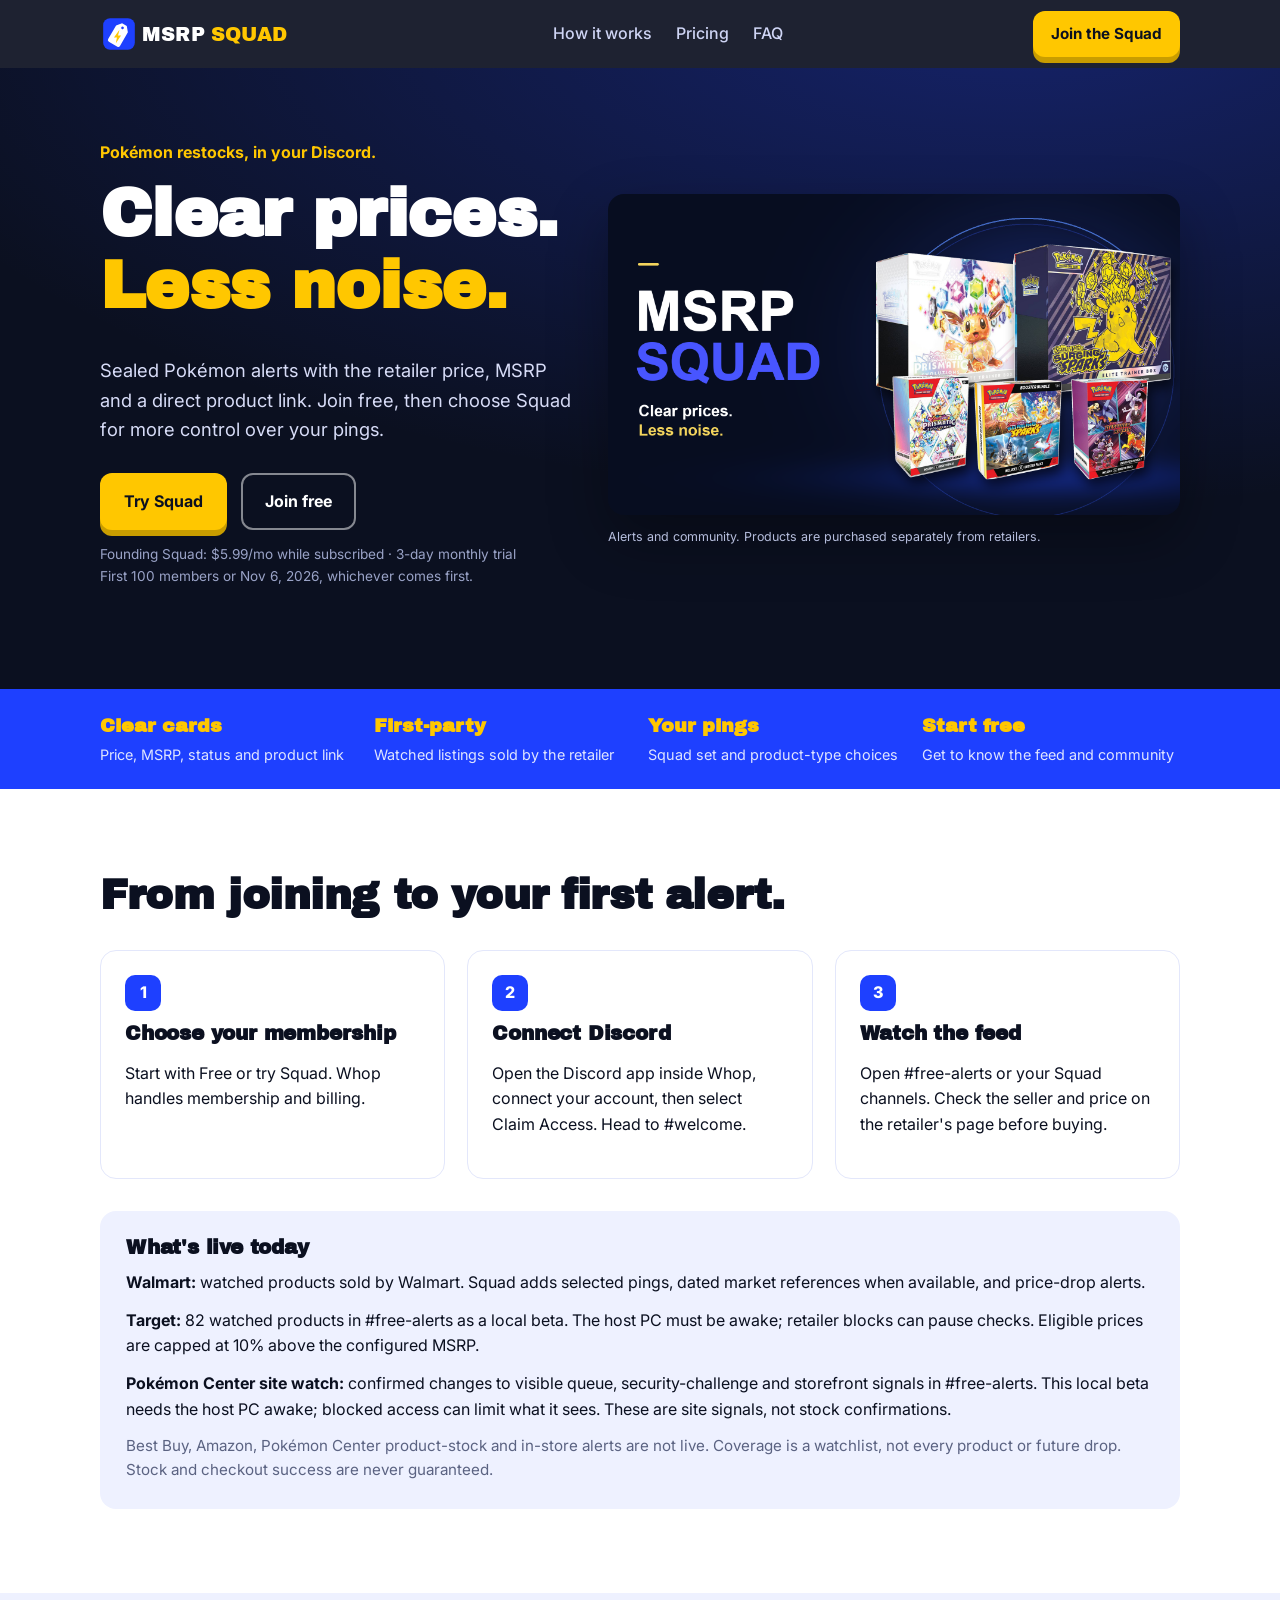
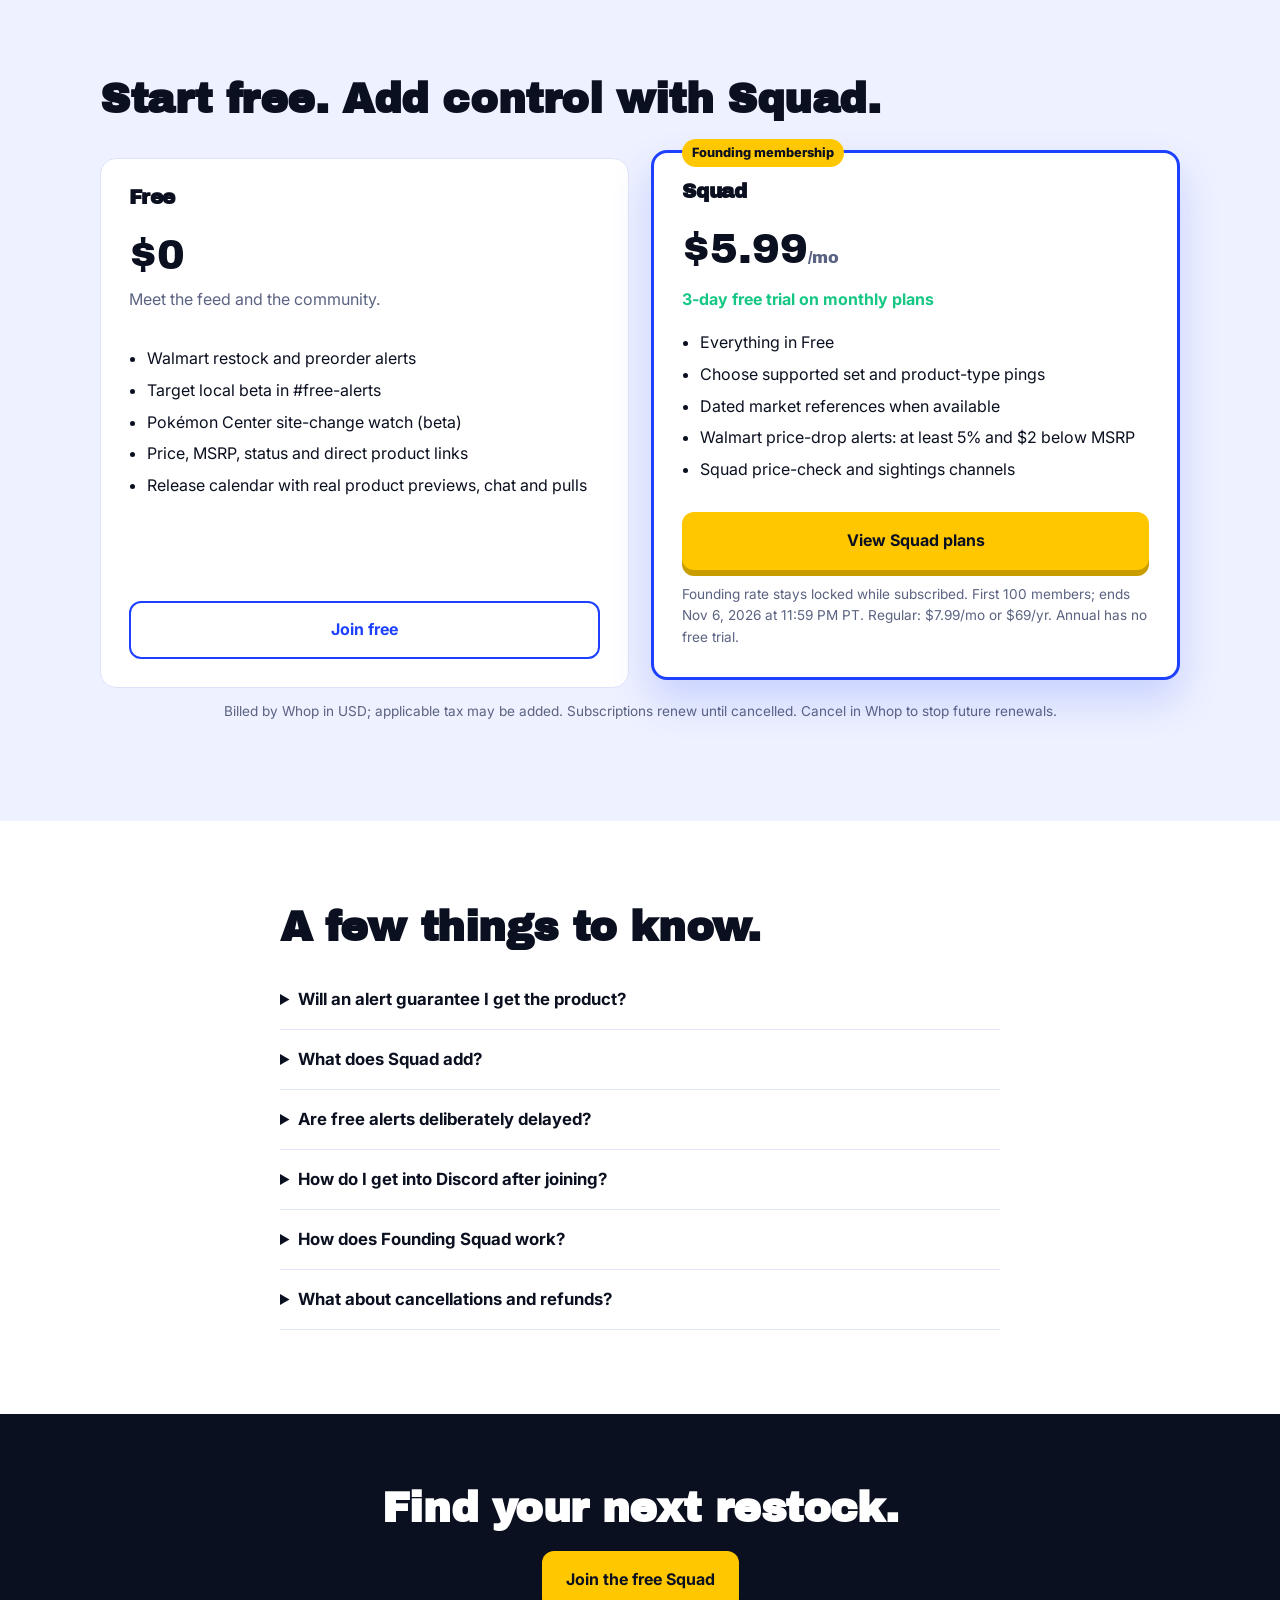
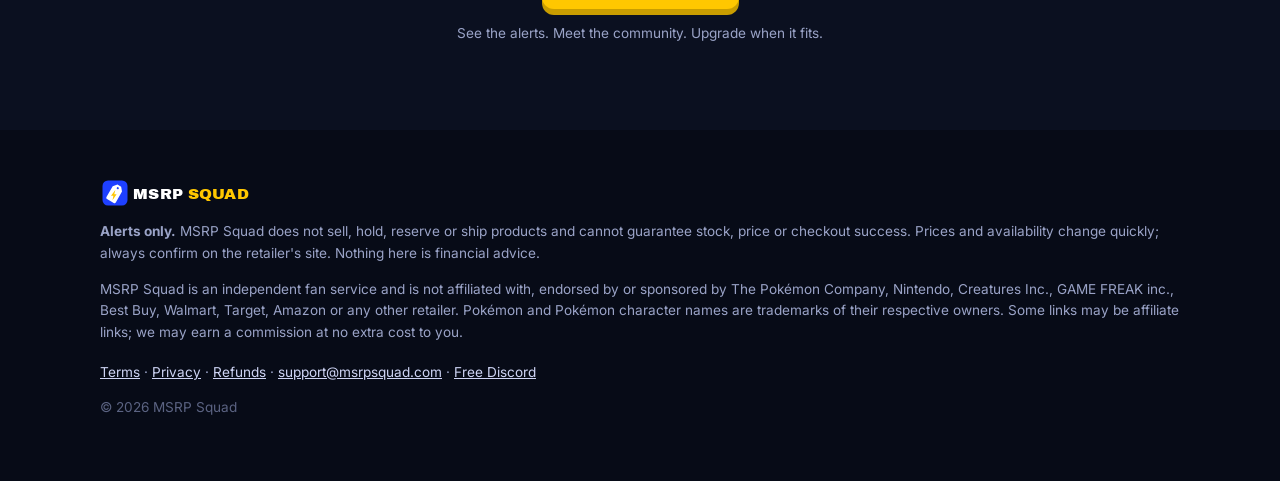
==== commit 8ecc9759: "Clarify Pokemon Center site-watch beta coverage" ====
--- a/index.html
+++ b/index.html
@@ -64,7 +64,7 @@
       <li><span class="num">2</span><h3>Connect Discord</h3><p>Open the Discord app inside Whop, connect your account, then select Claim Access. Head to #welcome.</p></li>
       <li><span class="num">3</span><h3>Watch the feed</h3><p>Open #free-alerts or your Squad channels. Check the seller and price on the retailer's page before buying.</p></li>
     </ol>
-    <div class="coverage-box"><h3>What's live today</h3><p><strong>Walmart:</strong> watched products sold by Walmart. Squad adds selected pings, dated market references when available, and price-drop alerts.</p><p><strong>Target:</strong> 82 watched products in #free-alerts as a local beta. The host PC must be awake; retailer blocks can pause checks. Eligible prices are capped at 10% above the configured MSRP.</p><p class="note">Best Buy, Amazon, Pokémon Center and in-store alerts are not live. Coverage is a watchlist, not every product or future drop. Stock and checkout success are never guaranteed.</p></div>
+    <div class="coverage-box"><h3>What's live today</h3><p><strong>Walmart:</strong> watched products sold by Walmart. Squad adds selected pings, dated market references when available, and price-drop alerts.</p><p><strong>Target:</strong> 82 watched products in #free-alerts as a local beta. The host PC must be awake; retailer blocks can pause checks. Eligible prices are capped at 10% above the configured MSRP.</p><p><strong>Pokémon Center site watch:</strong> confirmed changes to visible queue, security-challenge and storefront signals in #free-alerts. This local beta needs the host PC awake; blocked access can limit what it sees. These are site signals, not stock confirmations.</p><p class="note">Best Buy, Amazon, Pokémon Center product-stock and in-store alerts are not live. Coverage is a watchlist, not every product or future drop. Stock and checkout success are never guaranteed.</p></div>
   </div>
 </section>
 
@@ -74,7 +74,7 @@
     <div class="tiers">
       <article class="tier">
         <h3>Free</h3><p class="price">$0</p><p class="sub">Meet the feed and the community.</p>
-        <ul><li>Walmart restock and preorder alerts</li><li>Target local beta in #free-alerts</li><li>Price, MSRP, status and direct product links</li><li>Release calendar, chat and pulls</li></ul>
+        <ul><li>Walmart restock and preorder alerts</li><li>Target local beta in #free-alerts</li><li>Pokémon Center site-change watch (beta)</li><li>Price, MSRP, status and direct product links</li><li>Release calendar with real product previews, chat and pulls</li></ul>
         <a class="btn btn-ghost-dark" href="https://whop.com/msrpsquad/products/msrp-squad-free/">Join free</a>
       </article>
       <article class="tier featured">
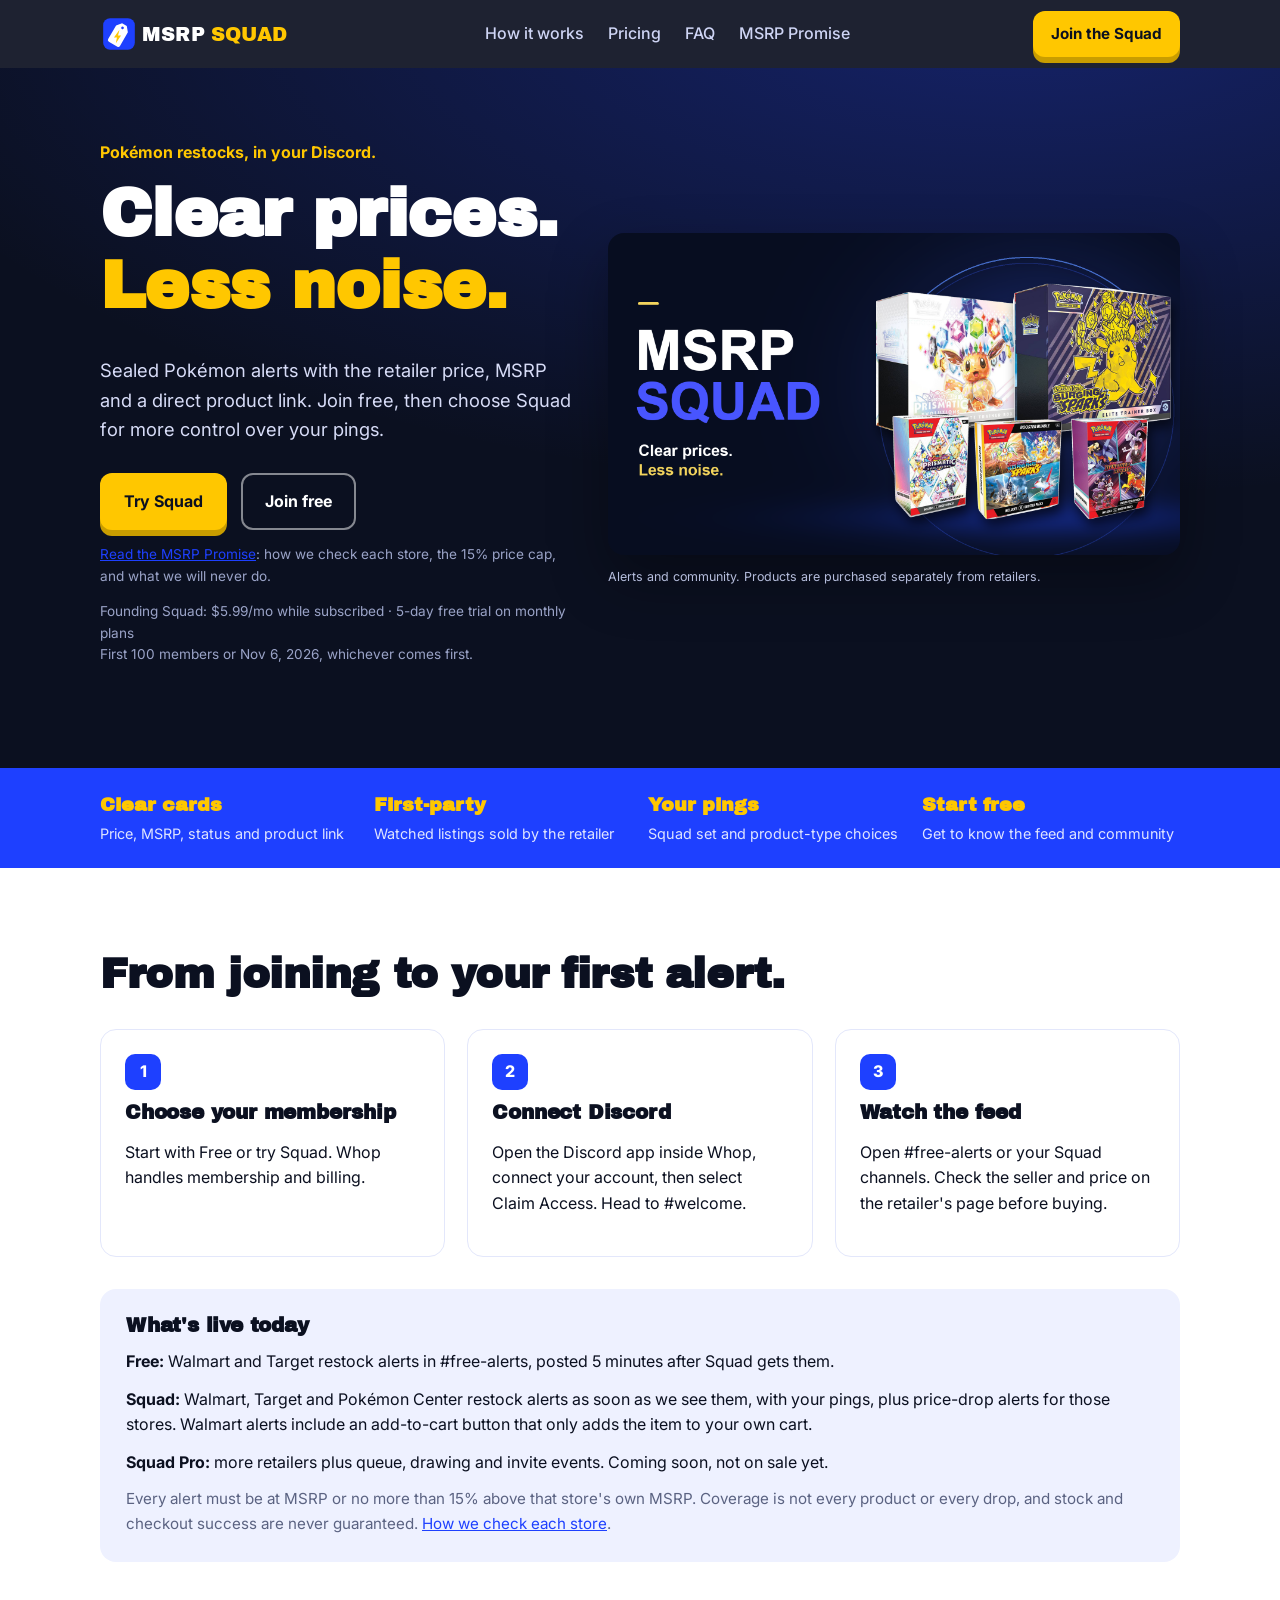
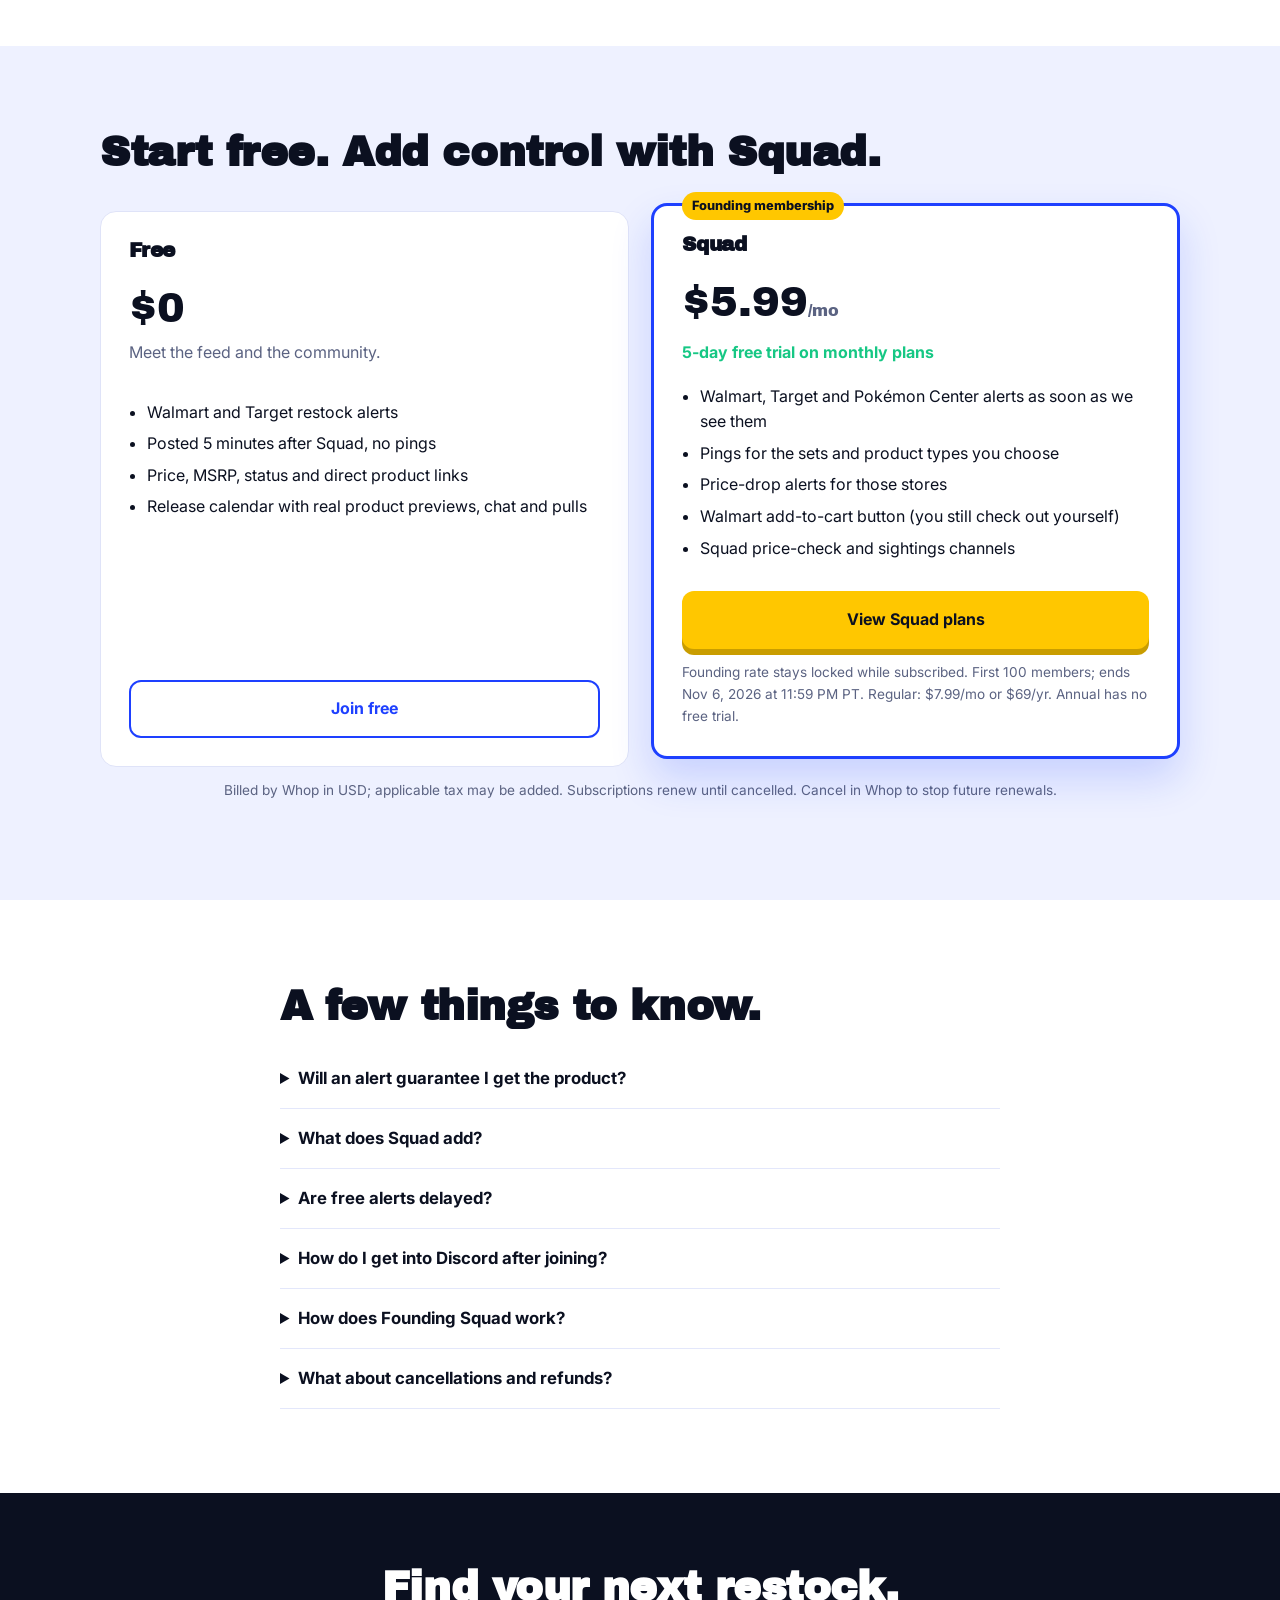
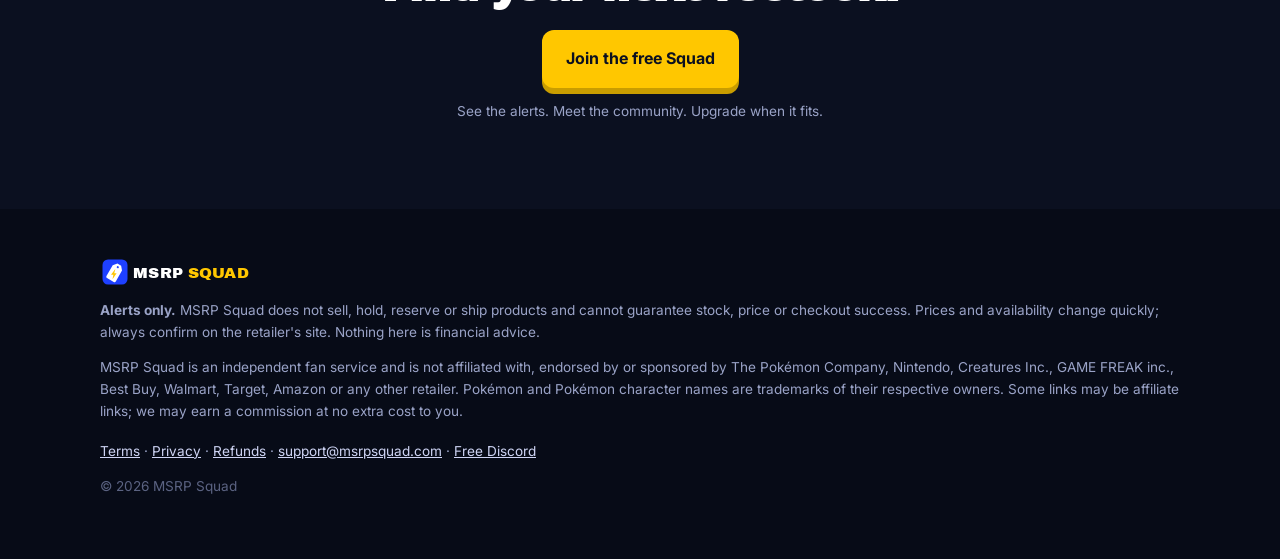
==== commit d356c54f: "Add MSRP Promise page; update tiers and 5-day trial copy" ====
--- a/index.html
+++ b/index.html
@@ -4,11 +4,11 @@
 <meta charset="utf-8">
 <meta name="viewport" content="width=device-width,initial-scale=1">
 <title>MSRP Squad | Pokémon restocks. Clear prices. Less noise.</title>
-<meta name="description" content="Pokémon restock alerts in Discord. Free Walmart alerts and a local Target beta. Squad adds selected pings, dated market references when available, and Walmart price-drop alerts.">
+<meta name="description" content="Pokémon TCG restock alerts in Discord. Free: Walmart and Target alerts, posted 5 minutes after Squad. Squad: Walmart, Target and Pokémon Center alerts as soon as we see them, with pings and price drops. 5-day free trial.">
 <link rel="canonical" href="https://msrpsquad.com/">
 <meta property="og:type" content="website">
 <meta property="og:title" content="MSRP Squad | Clear prices. Less noise.">
-<meta property="og:description" content="Pokémon restock alerts in Discord. Free Walmart alerts and a local Target beta. Squad adds selected pings, dated market references when available, and Walmart price-drop alerts.">
+<meta property="og:description" content="Pokémon TCG restock alerts in Discord. Free: Walmart and Target alerts, posted 5 minutes after Squad. Squad: Walmart, Target and Pokémon Center alerts as soon as we see them, with pings and price drops. 5-day free trial.">
 <meta property="og:image" content="https://msrpsquad.com/assets/real-products-v3.png">
 <meta property="og:url" content="https://msrpsquad.com/">
 <meta name="twitter:card" content="summary_large_image">
@@ -25,7 +25,7 @@
 <header class="nav">
   <div class="wrap nav-in">
     <a href="#" class="brand" aria-label="MSRP Squad home"><svg xmlns="http://www.w3.org/2000/svg" viewBox="0 0 640 120" class="logo" role="img" aria-label="MSRP Squad"> <g transform="translate(10 10)"> <rect x="0" y="0" width="100" height="100" rx="22" fill="#1E40FF"/> <g transform="rotate(30 50 50) translate(50 51) scale(0.86) translate(-50 -51)"> <path d="M40 10 H60 L75 28 V86 Q75 93 68 93 H32 Q25 93 25 86 V28 Z" fill="#FFFFFF"/> <circle cx="50" cy="24" r="5" fill="#1E40FF"/> <path transform="rotate(-30 50 61)" d="M56 38 L37 64 H48 L44 85 L63 57 H52 L57 38 Z" fill="#FFC700"/> </g> </g> <text x="132" y="83" font-family="'Archivo Black', 'Arial Black', sans-serif" font-size="62" letter-spacing="1"> <tspan fill="#FFFFFF">MSRP</tspan><tspan fill="#FFC700" dx="18">SQUAD</tspan> </text> </svg></a>
-    <nav aria-label="Primary"><a href="#how">How it works</a><a href="#pricing">Pricing</a><a href="#faq">FAQ</a></nav>
+    <nav aria-label="Primary"><a href="#how">How it works</a><a href="#pricing">Pricing</a><a href="#faq">FAQ</a><a href="promise.html">MSRP Promise</a></nav>
     <a class="btn btn-gold sm" href="#pricing">Join the Squad</a>
   </div>
 </header>
@@ -41,7 +41,8 @@
         <a class="btn btn-gold" href="https://whop.com/msrpsquad/products/msrp-squad-04/">Try Squad</a>
         <a class="btn btn-ghost" href="https://whop.com/msrpsquad/products/msrp-squad-free/">Join free</a>
       </div>
-      <p class="fine">Founding Squad: $5.99/mo while subscribed · 3-day monthly trial<br>First 100 members or Nov 6, 2026, whichever comes first.</p>
+      <p class="fine"><a href="promise.html">Read the MSRP Promise</a>: how we check each store, the 15% price cap, and what we will never do.</p>
+      <p class="fine">Founding Squad: $5.99/mo while subscribed · 5-day free trial on monthly plans<br>First 100 members or Nov 6, 2026, whichever comes first.</p>
     </div>
     <figure class="product-art"><img src="assets/real-products-v3.png" width="1920" height="1080" alt="MSRP Squad with real Prismatic Evolutions, Surging Sparks and Destined Rivals sealed products"><figcaption>Alerts and community. Products are purchased separately from retailers.</figcaption></figure>
   </div>
@@ -64,7 +65,7 @@
       <li><span class="num">2</span><h3>Connect Discord</h3><p>Open the Discord app inside Whop, connect your account, then select Claim Access. Head to #welcome.</p></li>
       <li><span class="num">3</span><h3>Watch the feed</h3><p>Open #free-alerts or your Squad channels. Check the seller and price on the retailer's page before buying.</p></li>
     </ol>
-    <div class="coverage-box"><h3>What's live today</h3><p><strong>Walmart:</strong> watched products sold by Walmart. Squad adds selected pings, dated market references when available, and price-drop alerts.</p><p><strong>Target:</strong> 82 watched products in #free-alerts as a local beta. The host PC must be awake; retailer blocks can pause checks. Eligible prices are capped at 10% above the configured MSRP.</p><p><strong>Pokémon Center site watch:</strong> confirmed changes to visible queue, security-challenge and storefront signals in #free-alerts. This local beta needs the host PC awake; blocked access can limit what it sees. These are site signals, not stock confirmations.</p><p class="note">Best Buy, Amazon, Pokémon Center product-stock and in-store alerts are not live. Coverage is a watchlist, not every product or future drop. Stock and checkout success are never guaranteed.</p></div>
+    <div class="coverage-box"><h3>What's live today</h3><p><strong>Free:</strong> Walmart and Target restock alerts in #free-alerts, posted 5 minutes after Squad gets them.</p><p><strong>Squad:</strong> Walmart, Target and Pokémon Center restock alerts as soon as we see them, with your pings, plus price-drop alerts for those stores. Walmart alerts include an add-to-cart button that only adds the item to your own cart.</p><p><strong>Squad Pro:</strong> more retailers plus queue, drawing and invite events. Coming soon, not on sale yet.</p><p class="note">Every alert must be at MSRP or no more than 15% above that store's own MSRP. Coverage is not every product or every drop, and stock and checkout success are never guaranteed. <a href="promise.html">How we check each store</a>.</p></div>
   </div>
 </section>
 
@@ -74,12 +75,12 @@
     <div class="tiers">
       <article class="tier">
         <h3>Free</h3><p class="price">$0</p><p class="sub">Meet the feed and the community.</p>
-        <ul><li>Walmart restock and preorder alerts</li><li>Target local beta in #free-alerts</li><li>Pokémon Center site-change watch (beta)</li><li>Price, MSRP, status and direct product links</li><li>Release calendar with real product previews, chat and pulls</li></ul>
+        <ul><li>Walmart and Target restock alerts</li><li>Posted 5 minutes after Squad, no pings</li><li>Price, MSRP, status and direct product links</li><li>Release calendar with real product previews, chat and pulls</li></ul>
         <a class="btn btn-ghost-dark" href="https://whop.com/msrpsquad/products/msrp-squad-free/">Join free</a>
       </article>
       <article class="tier featured">
-        <p class="badge">Founding membership</p><h3>Squad</h3><p class="price">$5.99<small>/mo</small></p><p class="trial">3-day free trial on monthly plans</p>
-        <ul><li>Everything in Free</li><li>Choose supported set and product-type pings</li><li>Dated market references when available</li><li>Walmart price-drop alerts: at least 5% and $2 below MSRP</li><li>Squad price-check and sightings channels</li></ul>
+        <p class="badge">Founding membership</p><h3>Squad</h3><p class="price">$5.99<small>/mo</small></p><p class="trial">5-day free trial on monthly plans</p>
+        <ul><li>Walmart, Target and Pokémon Center alerts as soon as we see them</li><li>Pings for the sets and product types you choose</li><li>Price-drop alerts for those stores</li><li>Walmart add-to-cart button (you still check out yourself)</li><li>Squad price-check and sightings channels</li></ul>
         <a class="btn btn-gold" href="https://whop.com/msrpsquad/products/msrp-squad-04/">View Squad plans</a>
         <p class="fine">Founding rate stays locked while subscribed. First 100 members; ends Nov 6, 2026 at 11:59 PM PT. Regular: $7.99/mo or $69/yr. Annual has no free trial.</p>
       </article>
@@ -92,8 +93,8 @@
   <div class="wrap narrow">
     <h2>A few things to know.</h2>
     <details><summary>Will an alert guarantee I get the product?</summary><p>No. Stock and prices can change before checkout. Always verify the retailer's page. We send alerts; we do not reserve products, buy for you or access your retailer account.</p></details>
-    <details><summary>What does Squad add?</summary><p>More control over supported set and product-type pings, dated market references when available, Walmart price-drop alerts, and the Squad discussion channels. Target's local beta remains in the free feed.</p></details>
-    <details><summary>Are free alerts deliberately delayed?</summary><p>No. The free feed posts when the worker detects an eligible change. Retailer data, delivery and availability can change; there is no guaranteed alert speed.</p></details>
+    <details><summary>What does Squad add?</summary><p>More control over supported set and product-type pings, dated market references when available, Alerts with no delay for Walmart, Target and Pokémon Center, your choice of pings, price-drop alerts and the Squad discussion channels. Monthly plans start with a 5-day free trial; cancel anytime in Whop.</p></details>
+    <details><summary>Are free alerts delayed?</summary><p>Yes. Free alerts post 5 minutes after Squad gets them and cover Walmart and Target. Squad gets them as soon as we see them. No alert speed is guaranteed; retailer data and delivery can vary.</p></details>
     <details><summary>How do I get into Discord after joining?</summary><p>Open MSRP Squad in Whop, choose its Discord app, connect the Discord account you want to use, then select Claim Access. If access looks wrong, contact #support or <a href="mailto:support@msrpsquad.com">support@msrpsquad.com</a>.</p></details>
     <details><summary>How does Founding Squad work?</summary><p>The first 100 members can join for $5.99/month, locked while they remain subscribed. The offer ends Nov 6, 2026 at 11:59 PM PT or when those spots are taken. If you cancel and return later, regular pricing applies.</p></details>
     <details><summary>What about cancellations and refunds?</summary><p>Cancel in Whop before your monthly trial ends to avoid the first charge. Forgot to cancel? Email within 48 hours of the first charge for a full refund. Annual plans are refundable within 14 days. See the <a href="refund.html">full refund policy</a>.</p></details>
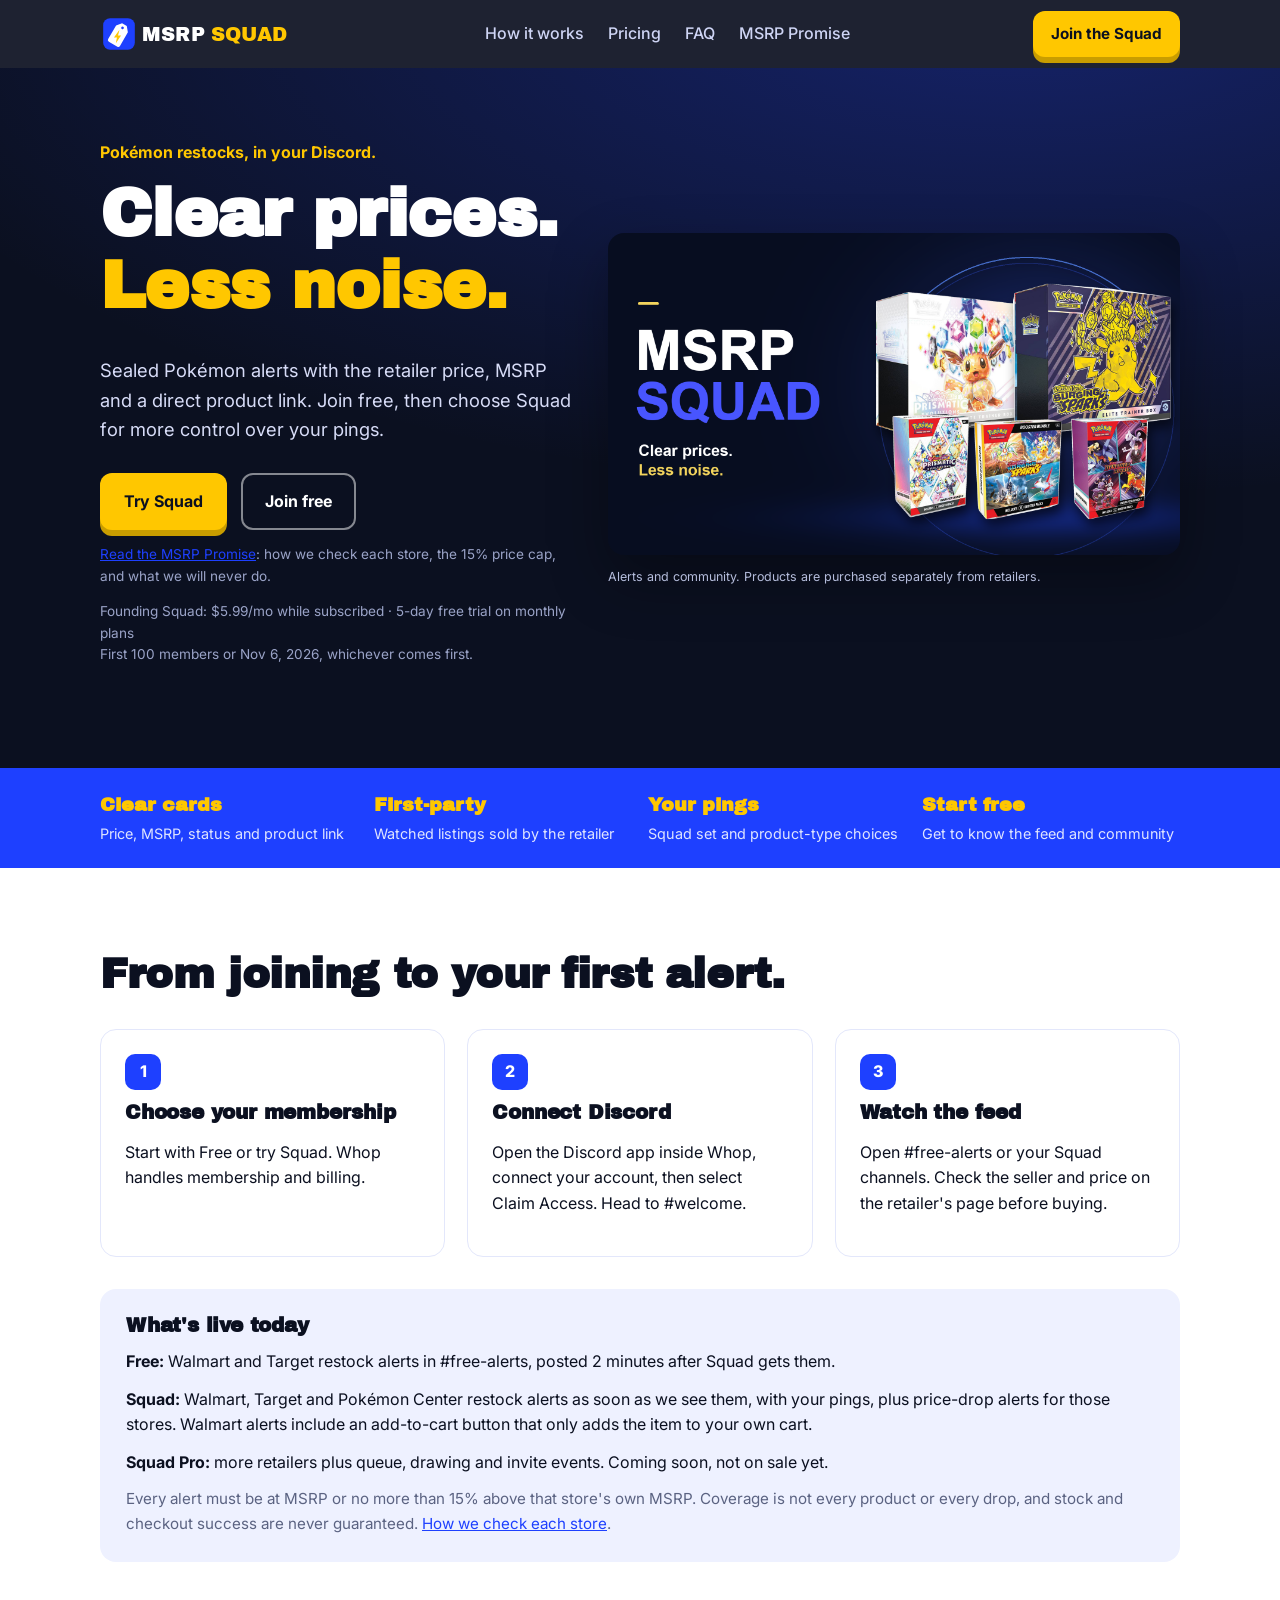
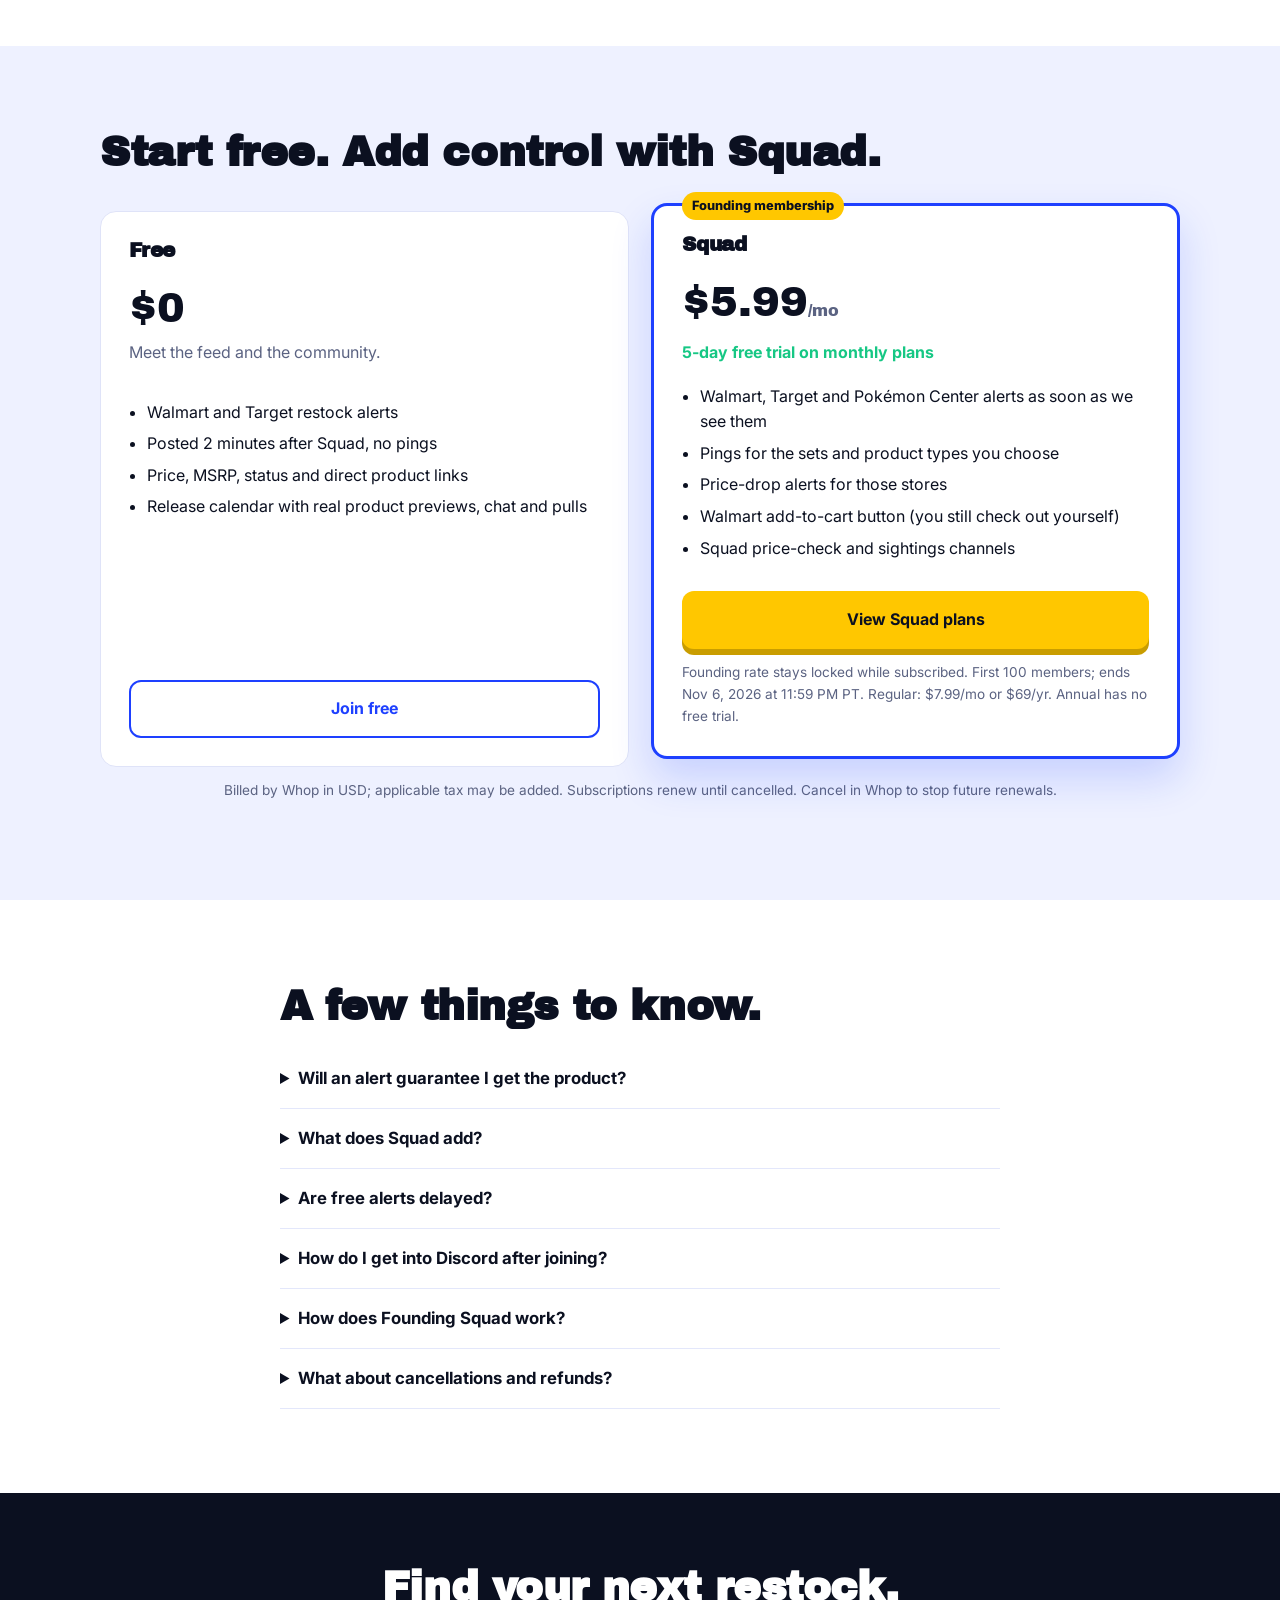
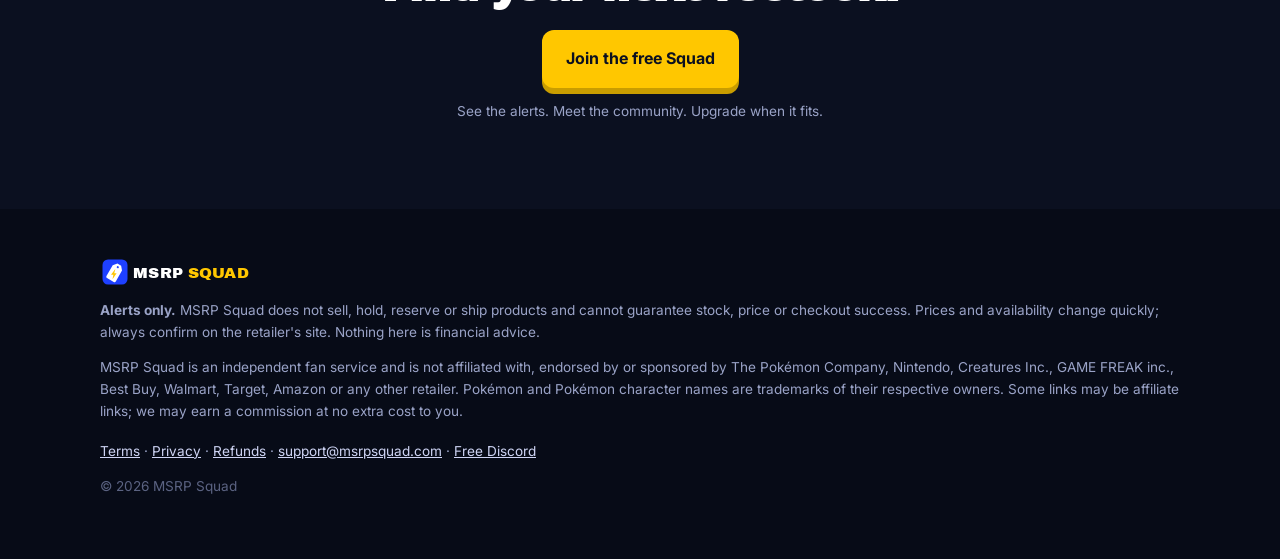
==== commit 96161e25: "Free alerts now 2 minutes after Squad" ====
--- a/index.html
+++ b/index.html
@@ -4,11 +4,11 @@
 <meta charset="utf-8">
 <meta name="viewport" content="width=device-width,initial-scale=1">
 <title>MSRP Squad | Pokémon restocks. Clear prices. Less noise.</title>
-<meta name="description" content="Pokémon TCG restock alerts in Discord. Free: Walmart and Target alerts, posted 5 minutes after Squad. Squad: Walmart, Target and Pokémon Center alerts as soon as we see them, with pings and price drops. 5-day free trial.">
+<meta name="description" content="Pokémon TCG restock alerts in Discord. Free: Walmart and Target alerts, posted 2 minutes after Squad. Squad: Walmart, Target and Pokémon Center alerts as soon as we see them, with pings and price drops. 5-day free trial.">
 <link rel="canonical" href="https://msrpsquad.com/">
 <meta property="og:type" content="website">
 <meta property="og:title" content="MSRP Squad | Clear prices. Less noise.">
-<meta property="og:description" content="Pokémon TCG restock alerts in Discord. Free: Walmart and Target alerts, posted 5 minutes after Squad. Squad: Walmart, Target and Pokémon Center alerts as soon as we see them, with pings and price drops. 5-day free trial.">
+<meta property="og:description" content="Pokémon TCG restock alerts in Discord. Free: Walmart and Target alerts, posted 2 minutes after Squad. Squad: Walmart, Target and Pokémon Center alerts as soon as we see them, with pings and price drops. 5-day free trial.">
 <meta property="og:image" content="https://msrpsquad.com/assets/real-products-v3.png">
 <meta property="og:url" content="https://msrpsquad.com/">
 <meta name="twitter:card" content="summary_large_image">
@@ -65,7 +65,7 @@
       <li><span class="num">2</span><h3>Connect Discord</h3><p>Open the Discord app inside Whop, connect your account, then select Claim Access. Head to #welcome.</p></li>
       <li><span class="num">3</span><h3>Watch the feed</h3><p>Open #free-alerts or your Squad channels. Check the seller and price on the retailer's page before buying.</p></li>
     </ol>
-    <div class="coverage-box"><h3>What's live today</h3><p><strong>Free:</strong> Walmart and Target restock alerts in #free-alerts, posted 5 minutes after Squad gets them.</p><p><strong>Squad:</strong> Walmart, Target and Pokémon Center restock alerts as soon as we see them, with your pings, plus price-drop alerts for those stores. Walmart alerts include an add-to-cart button that only adds the item to your own cart.</p><p><strong>Squad Pro:</strong> more retailers plus queue, drawing and invite events. Coming soon, not on sale yet.</p><p class="note">Every alert must be at MSRP or no more than 15% above that store's own MSRP. Coverage is not every product or every drop, and stock and checkout success are never guaranteed. <a href="promise.html">How we check each store</a>.</p></div>
+    <div class="coverage-box"><h3>What's live today</h3><p><strong>Free:</strong> Walmart and Target restock alerts in #free-alerts, posted 2 minutes after Squad gets them.</p><p><strong>Squad:</strong> Walmart, Target and Pokémon Center restock alerts as soon as we see them, with your pings, plus price-drop alerts for those stores. Walmart alerts include an add-to-cart button that only adds the item to your own cart.</p><p><strong>Squad Pro:</strong> more retailers plus queue, drawing and invite events. Coming soon, not on sale yet.</p><p class="note">Every alert must be at MSRP or no more than 15% above that store's own MSRP. Coverage is not every product or every drop, and stock and checkout success are never guaranteed. <a href="promise.html">How we check each store</a>.</p></div>
   </div>
 </section>
 
@@ -75,7 +75,7 @@
     <div class="tiers">
       <article class="tier">
         <h3>Free</h3><p class="price">$0</p><p class="sub">Meet the feed and the community.</p>
-        <ul><li>Walmart and Target restock alerts</li><li>Posted 5 minutes after Squad, no pings</li><li>Price, MSRP, status and direct product links</li><li>Release calendar with real product previews, chat and pulls</li></ul>
+        <ul><li>Walmart and Target restock alerts</li><li>Posted 2 minutes after Squad, no pings</li><li>Price, MSRP, status and direct product links</li><li>Release calendar with real product previews, chat and pulls</li></ul>
         <a class="btn btn-ghost-dark" href="https://whop.com/msrpsquad/products/msrp-squad-free/">Join free</a>
       </article>
       <article class="tier featured">
@@ -94,7 +94,7 @@
     <h2>A few things to know.</h2>
     <details><summary>Will an alert guarantee I get the product?</summary><p>No. Stock and prices can change before checkout. Always verify the retailer's page. We send alerts; we do not reserve products, buy for you or access your retailer account.</p></details>
     <details><summary>What does Squad add?</summary><p>More control over supported set and product-type pings, dated market references when available, Alerts with no delay for Walmart, Target and Pokémon Center, your choice of pings, price-drop alerts and the Squad discussion channels. Monthly plans start with a 5-day free trial; cancel anytime in Whop.</p></details>
-    <details><summary>Are free alerts delayed?</summary><p>Yes. Free alerts post 5 minutes after Squad gets them and cover Walmart and Target. Squad gets them as soon as we see them. No alert speed is guaranteed; retailer data and delivery can vary.</p></details>
+    <details><summary>Are free alerts delayed?</summary><p>Yes. Free alerts post 2 minutes after Squad gets them and cover Walmart and Target. Squad gets them as soon as we see them. No alert speed is guaranteed; retailer data and delivery can vary.</p></details>
     <details><summary>How do I get into Discord after joining?</summary><p>Open MSRP Squad in Whop, choose its Discord app, connect the Discord account you want to use, then select Claim Access. If access looks wrong, contact #support or <a href="mailto:support@msrpsquad.com">support@msrpsquad.com</a>.</p></details>
     <details><summary>How does Founding Squad work?</summary><p>The first 100 members can join for $5.99/month, locked while they remain subscribed. The offer ends Nov 6, 2026 at 11:59 PM PT or when those spots are taken. If you cancel and return later, regular pricing applies.</p></details>
     <details><summary>What about cancellations and refunds?</summary><p>Cancel in Whop before your monthly trial ends to avoid the first charge. Forgot to cancel? Email within 48 hours of the first charge for a full refund. Annual plans are refundable within 14 days. See the <a href="refund.html">full refund policy</a>.</p></details>
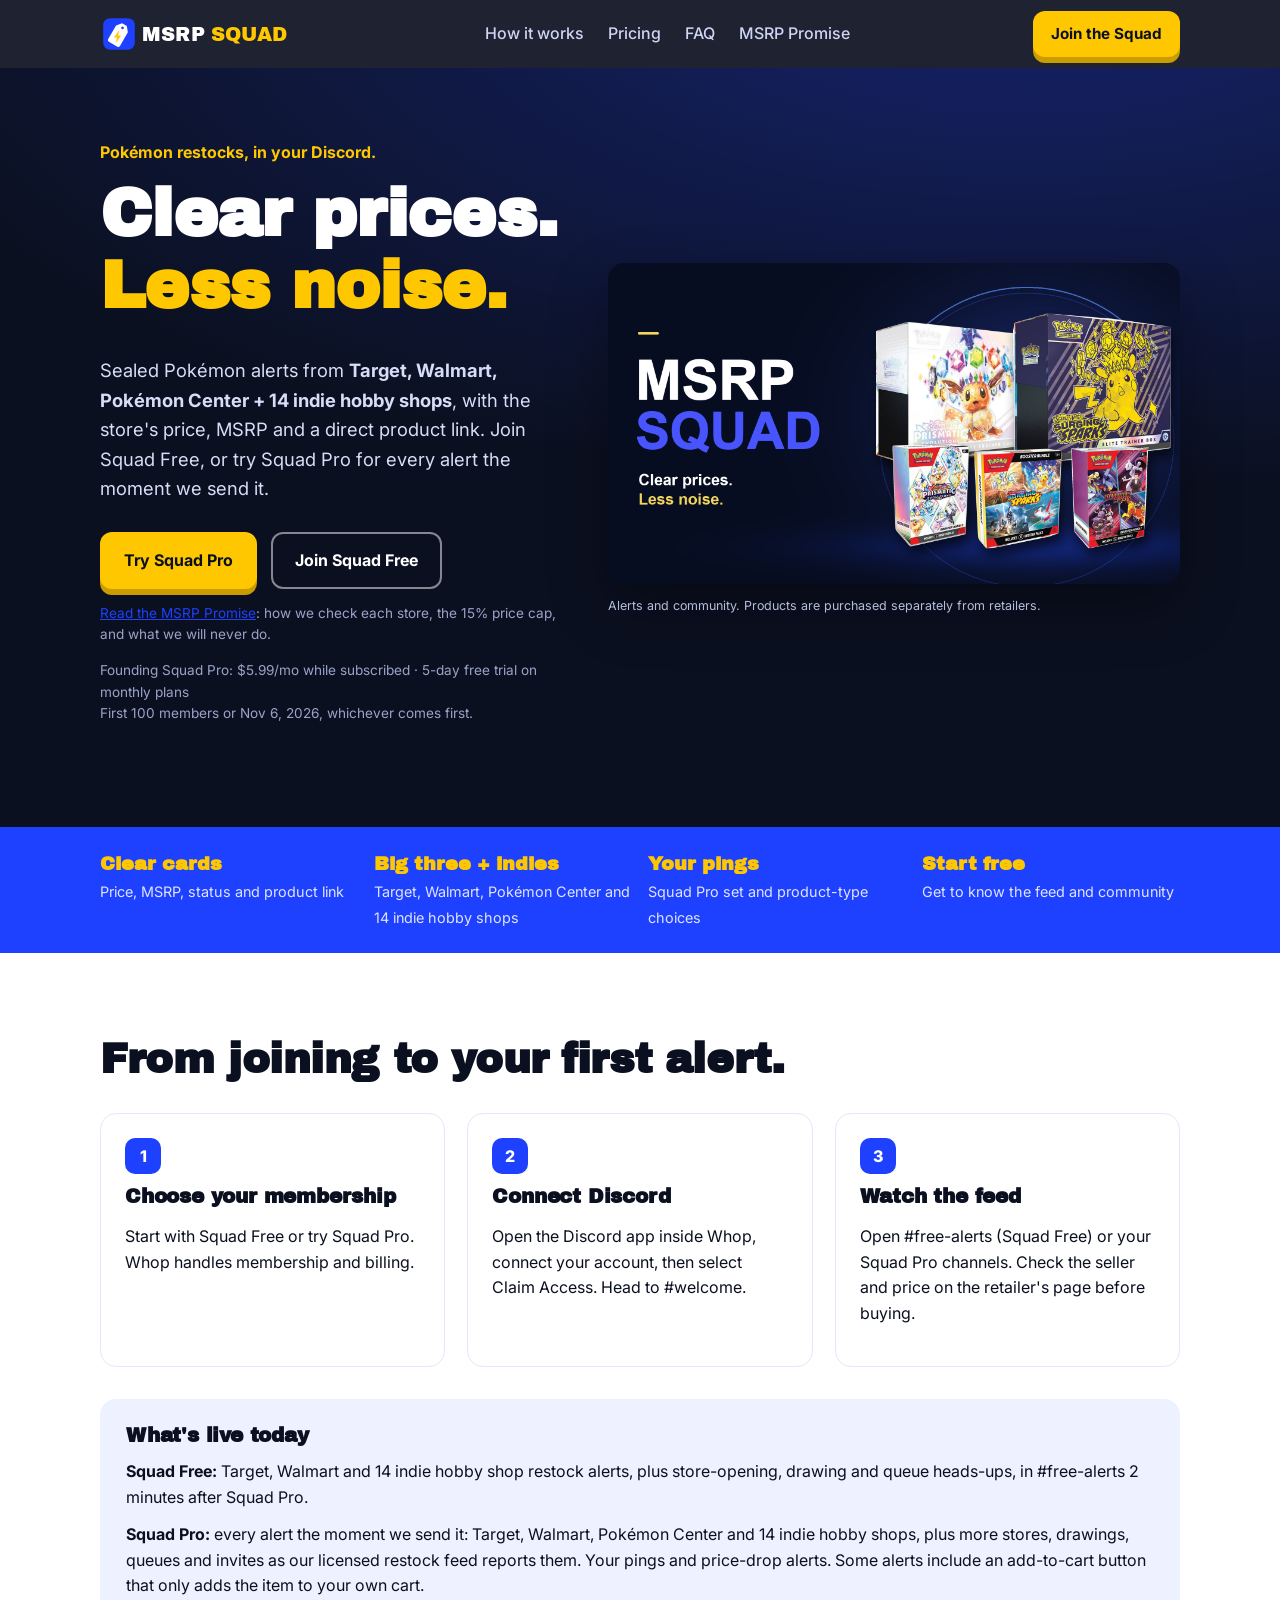
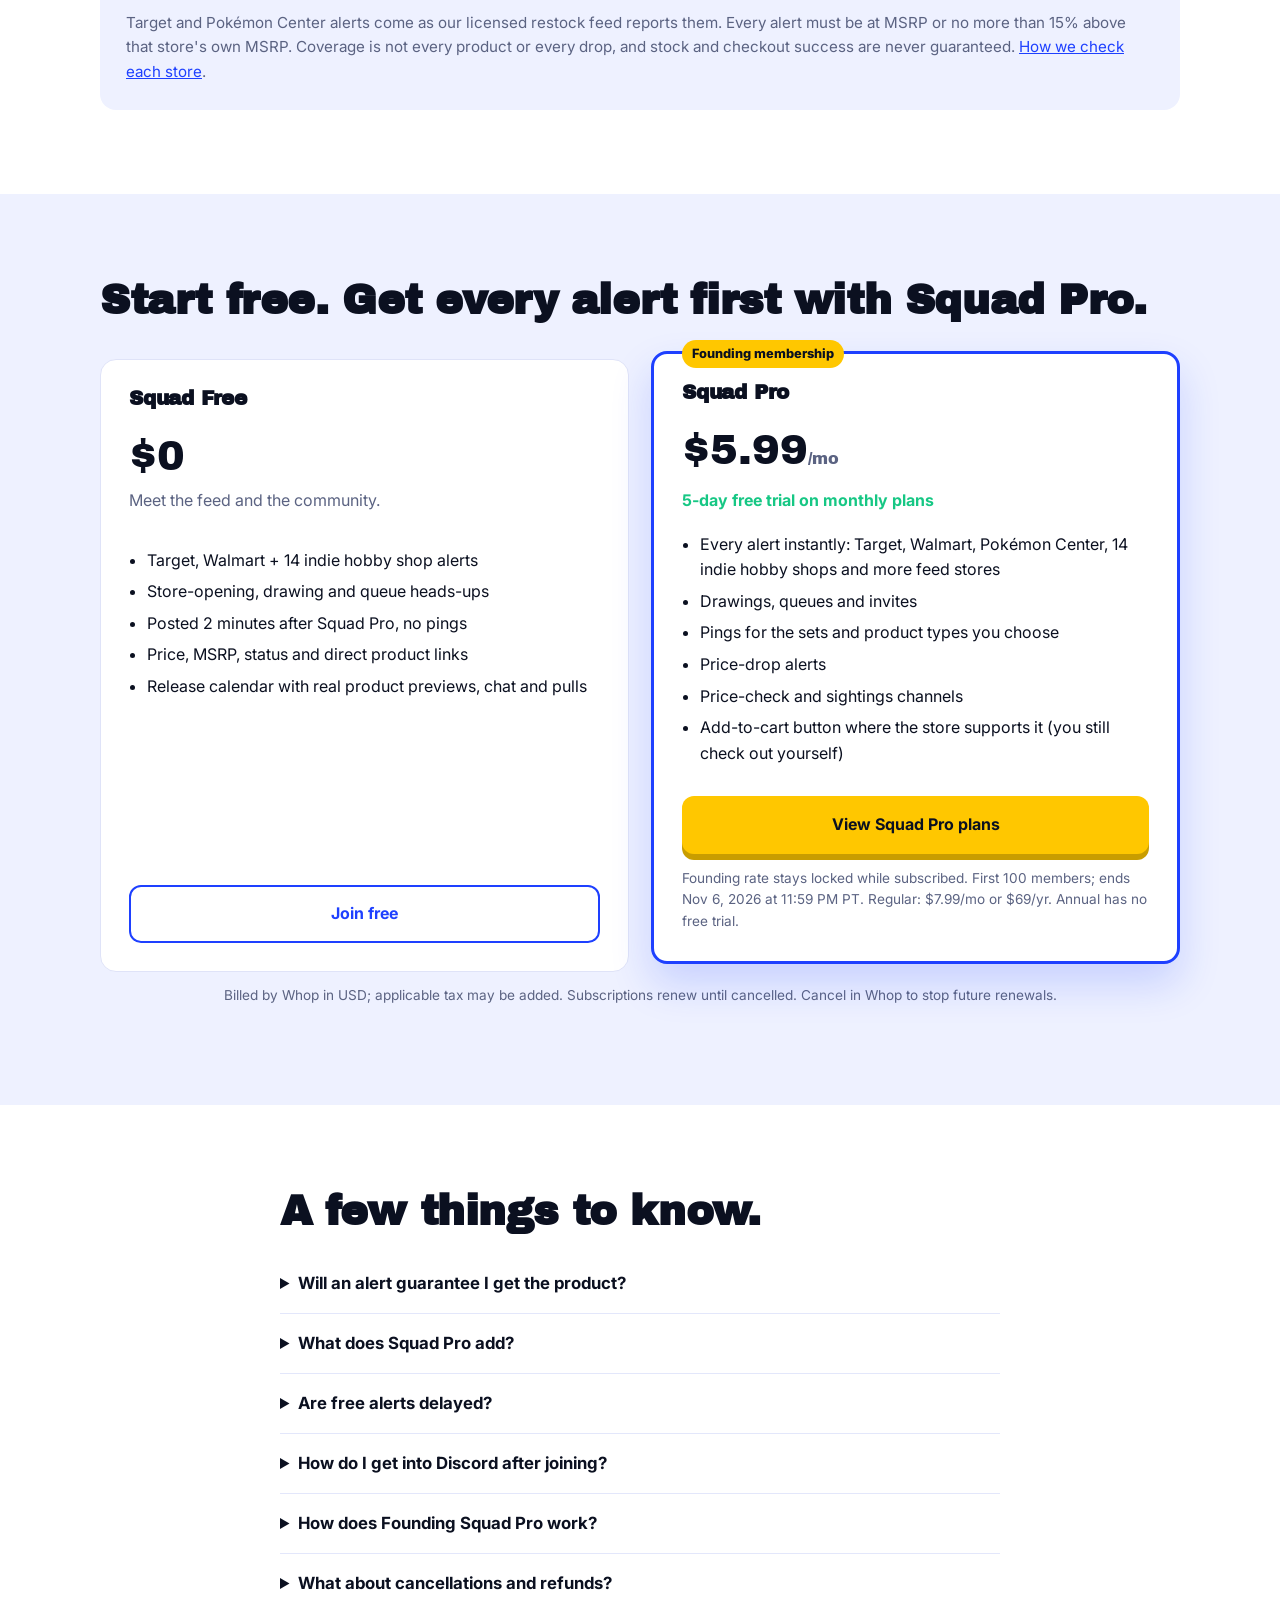
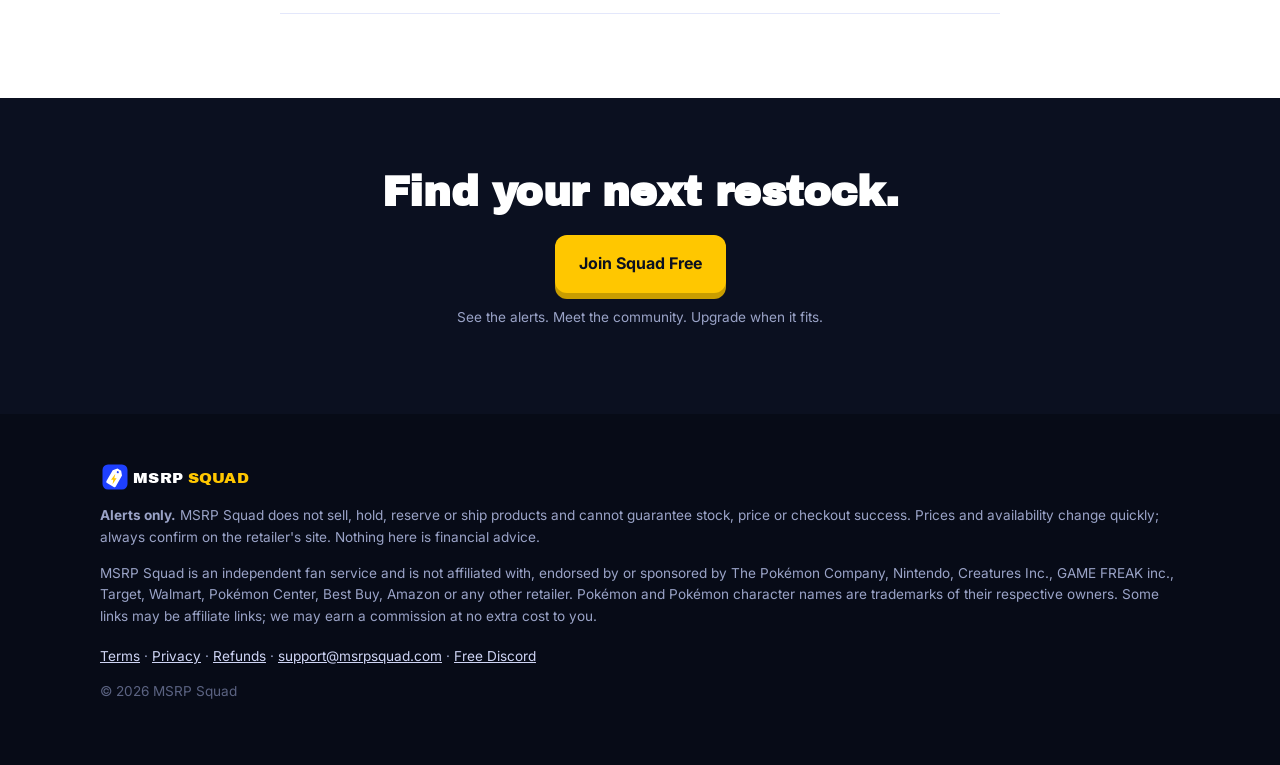
==== commit 7bd4889f: "Two tiers (Squad Free / Squad Pro); lineup Target, Walmart, Pokémon Center + 14 indie hobby shops; d" ====
--- a/index.html
+++ b/index.html
@@ -4,11 +4,11 @@
 <meta charset="utf-8">
 <meta name="viewport" content="width=device-width,initial-scale=1">
 <title>MSRP Squad | Pokémon restocks. Clear prices. Less noise.</title>
-<meta name="description" content="Pokémon TCG restock alerts in Discord. Free: Walmart and Target alerts, posted 2 minutes after Squad. Squad: Walmart, Target and Pokémon Center alerts as soon as we see them, with pings and price drops. 5-day free trial.">
+<meta name="description" content="Pokémon TCG restock alerts in Discord from Target, Walmart, Pokémon Center and 14 indie hobby shops. Squad Free: alerts 2 minutes after Pro. Squad Pro: every alert instantly, with your pings and price drops. 5-day free trial.">
 <link rel="canonical" href="https://msrpsquad.com/">
 <meta property="og:type" content="website">
 <meta property="og:title" content="MSRP Squad | Clear prices. Less noise.">
-<meta property="og:description" content="Pokémon TCG restock alerts in Discord. Free: Walmart and Target alerts, posted 2 minutes after Squad. Squad: Walmart, Target and Pokémon Center alerts as soon as we see them, with pings and price drops. 5-day free trial.">
+<meta property="og:description" content="Pokémon TCG restock alerts in Discord from Target, Walmart, Pokémon Center and 14 indie hobby shops. Squad Free: alerts 2 minutes after Pro. Squad Pro: every alert instantly, with your pings and price drops. 5-day free trial.">
 <meta property="og:image" content="https://msrpsquad.com/assets/real-products-v3.png">
 <meta property="og:url" content="https://msrpsquad.com/">
 <meta name="twitter:card" content="summary_large_image">
@@ -36,13 +36,13 @@
     <div class="hero-copy">
       <p class="eyebrow">Pokémon restocks, in your Discord.</p>
       <h1>Clear prices.<br><span class="gold">Less noise.</span></h1>
-      <p class="lead">Sealed Pokémon alerts with the retailer price, MSRP and a direct product link. Join free, then choose Squad for more control over your pings.</p>
+      <p class="lead">Sealed Pokémon alerts from <strong>Target, Walmart, Pokémon Center + 14 indie hobby shops</strong>, with the store's price, MSRP and a direct product link. Join Squad Free, or try Squad Pro for every alert the moment we send it.</p>
       <div class="cta-row">
-        <a class="btn btn-gold" href="https://whop.com/msrpsquad/products/msrp-squad-04/">Try Squad</a>
-        <a class="btn btn-ghost" href="https://whop.com/msrpsquad/products/msrp-squad-free/">Join free</a>
+        <a class="btn btn-gold" href="https://whop.com/msrpsquad/products/msrp-squad-04/">Try Squad Pro</a>
+        <a class="btn btn-ghost" href="https://whop.com/msrpsquad/products/msrp-squad-free/">Join Squad Free</a>
       </div>
       <p class="fine"><a href="promise.html">Read the MSRP Promise</a>: how we check each store, the 15% price cap, and what we will never do.</p>
-      <p class="fine">Founding Squad: $5.99/mo while subscribed · 5-day free trial on monthly plans<br>First 100 members or Nov 6, 2026, whichever comes first.</p>
+      <p class="fine">Founding Squad Pro: $5.99/mo while subscribed · 5-day free trial on monthly plans<br>First 100 members or Nov 6, 2026, whichever comes first.</p>
     </div>
     <figure class="product-art"><img src="assets/real-products-v3.png" width="1920" height="1080" alt="MSRP Squad with real Prismatic Evolutions, Surging Sparks and Destined Rivals sealed products"><figcaption>Alerts and community. Products are purchased separately from retailers.</figcaption></figure>
   </div>
@@ -51,8 +51,8 @@
 <section class="strip" aria-label="Membership highlights">
   <div class="wrap strip-in">
     <div><b>Clear cards</b><span>Price, MSRP, status and product link</span></div>
-    <div><b>First-party</b><span>Watched listings sold by the retailer</span></div>
-    <div><b>Your pings</b><span>Squad set and product-type choices</span></div>
+    <div><b>Big three + indies</b><span>Target, Walmart, Pokémon Center and 14 indie hobby shops</span></div>
+    <div><b>Your pings</b><span>Squad Pro set and product-type choices</span></div>
     <div><b>Start free</b><span>Get to know the feed and community</span></div>
   </div>
 </section>
@@ -61,27 +61,27 @@
   <div class="wrap">
     <h2>From joining to your first alert.</h2>
     <ol class="steps">
-      <li><span class="num">1</span><h3>Choose your membership</h3><p>Start with Free or try Squad. Whop handles membership and billing.</p></li>
+      <li><span class="num">1</span><h3>Choose your membership</h3><p>Start with Squad Free or try Squad Pro. Whop handles membership and billing.</p></li>
       <li><span class="num">2</span><h3>Connect Discord</h3><p>Open the Discord app inside Whop, connect your account, then select Claim Access. Head to #welcome.</p></li>
-      <li><span class="num">3</span><h3>Watch the feed</h3><p>Open #free-alerts or your Squad channels. Check the seller and price on the retailer's page before buying.</p></li>
+      <li><span class="num">3</span><h3>Watch the feed</h3><p>Open #free-alerts (Squad Free) or your Squad Pro channels. Check the seller and price on the retailer's page before buying.</p></li>
     </ol>
-    <div class="coverage-box"><h3>What's live today</h3><p><strong>Free:</strong> Walmart and Target restock alerts in #free-alerts, posted 2 minutes after Squad gets them.</p><p><strong>Squad:</strong> Walmart, Target and Pokémon Center restock alerts as soon as we see them, with your pings, plus price-drop alerts for those stores. Walmart alerts include an add-to-cart button that only adds the item to your own cart.</p><p><strong>Squad Pro:</strong> more retailers plus queue, drawing and invite events. Coming soon, not on sale yet.</p><p class="note">Every alert must be at MSRP or no more than 15% above that store's own MSRP. Coverage is not every product or every drop, and stock and checkout success are never guaranteed. <a href="promise.html">How we check each store</a>.</p></div>
+    <div class="coverage-box"><h3>What's live today</h3><p><strong>Squad Free:</strong> Target, Walmart and 14 indie hobby shop restock alerts, plus store-opening, drawing and queue heads-ups, in #free-alerts 2 minutes after Squad Pro.</p><p><strong>Squad Pro:</strong> every alert the moment we send it: Target, Walmart, Pokémon Center and 14 indie hobby shops, plus more stores, drawings, queues and invites as our licensed restock feed reports them. Your pings and price-drop alerts. Some alerts include an add-to-cart button that only adds the item to your own cart.</p><p class="note">Target and Pokémon Center alerts come as our licensed restock feed reports them. Every alert must be at MSRP or no more than 15% above that store's own MSRP. Coverage is not every product or every drop, and stock and checkout success are never guaranteed. <a href="promise.html">How we check each store</a>.</p></div>
   </div>
 </section>
 
 <section id="pricing" class="section alt">
   <div class="wrap">
-    <h2>Start free. Add control with Squad.</h2>
+    <h2>Start free. Get every alert first with Squad Pro.</h2>
     <div class="tiers">
       <article class="tier">
-        <h3>Free</h3><p class="price">$0</p><p class="sub">Meet the feed and the community.</p>
-        <ul><li>Walmart and Target restock alerts</li><li>Posted 2 minutes after Squad, no pings</li><li>Price, MSRP, status and direct product links</li><li>Release calendar with real product previews, chat and pulls</li></ul>
+        <h3>Squad Free</h3><p class="price">$0</p><p class="sub">Meet the feed and the community.</p>
+        <ul><li>Target, Walmart + 14 indie hobby shop alerts</li><li>Store-opening, drawing and queue heads-ups</li><li>Posted 2 minutes after Squad Pro, no pings</li><li>Price, MSRP, status and direct product links</li><li>Release calendar with real product previews, chat and pulls</li></ul>
         <a class="btn btn-ghost-dark" href="https://whop.com/msrpsquad/products/msrp-squad-free/">Join free</a>
       </article>
       <article class="tier featured">
-        <p class="badge">Founding membership</p><h3>Squad</h3><p class="price">$5.99<small>/mo</small></p><p class="trial">5-day free trial on monthly plans</p>
-        <ul><li>Walmart, Target and Pokémon Center alerts as soon as we see them</li><li>Pings for the sets and product types you choose</li><li>Price-drop alerts for those stores</li><li>Walmart add-to-cart button (you still check out yourself)</li><li>Squad price-check and sightings channels</li></ul>
-        <a class="btn btn-gold" href="https://whop.com/msrpsquad/products/msrp-squad-04/">View Squad plans</a>
+        <p class="badge">Founding membership</p><h3>Squad Pro</h3><p class="price">$5.99<small>/mo</small></p><p class="trial">5-day free trial on monthly plans</p>
+        <ul><li>Every alert instantly: Target, Walmart, Pokémon Center, 14 indie hobby shops and more feed stores</li><li>Drawings, queues and invites</li><li>Pings for the sets and product types you choose</li><li>Price-drop alerts</li><li>Price-check and sightings channels</li><li>Add-to-cart button where the store supports it (you still check out yourself)</li></ul>
+        <a class="btn btn-gold" href="https://whop.com/msrpsquad/products/msrp-squad-04/">View Squad Pro plans</a>
         <p class="fine">Founding rate stays locked while subscribed. First 100 members; ends Nov 6, 2026 at 11:59 PM PT. Regular: $7.99/mo or $69/yr. Annual has no free trial.</p>
       </article>
     </div>
@@ -93,22 +93,22 @@
   <div class="wrap narrow">
     <h2>A few things to know.</h2>
     <details><summary>Will an alert guarantee I get the product?</summary><p>No. Stock and prices can change before checkout. Always verify the retailer's page. We send alerts; we do not reserve products, buy for you or access your retailer account.</p></details>
-    <details><summary>What does Squad add?</summary><p>More control over supported set and product-type pings, dated market references when available, Alerts with no delay for Walmart, Target and Pokémon Center, your choice of pings, price-drop alerts and the Squad discussion channels. Monthly plans start with a 5-day free trial; cancel anytime in Whop.</p></details>
-    <details><summary>Are free alerts delayed?</summary><p>Yes. Free alerts post 2 minutes after Squad gets them and cover Walmart and Target. Squad gets them as soon as we see them. No alert speed is guaranteed; retailer data and delivery can vary.</p></details>
+    <details><summary>What does Squad Pro add?</summary><p>Every alert with no delay (Target, Walmart, Pokémon Center, 14 indie hobby shops and more stores our feed reports), Pokémon Center restocks, invites, your choice of set and product-type pings, dated market references when available, price-drop alerts and the member discussion channels. Monthly plans start with a 5-day free trial; cancel anytime in Whop.</p></details>
+    <details><summary>Are free alerts delayed?</summary><p>Yes. Squad Free alerts post 2 minutes after Squad Pro and cover Target, Walmart and 14 indie hobby shops, plus store-opening, drawing and queue heads-ups. Squad Pro gets every alert as soon as we send it. No alert speed is guaranteed; retailer data and delivery can vary.</p></details>
     <details><summary>How do I get into Discord after joining?</summary><p>Open MSRP Squad in Whop, choose its Discord app, connect the Discord account you want to use, then select Claim Access. If access looks wrong, contact #support or <a href="mailto:support@msrpsquad.com">support@msrpsquad.com</a>.</p></details>
-    <details><summary>How does Founding Squad work?</summary><p>The first 100 members can join for $5.99/month, locked while they remain subscribed. The offer ends Nov 6, 2026 at 11:59 PM PT or when those spots are taken. If you cancel and return later, regular pricing applies.</p></details>
+    <details><summary>How does Founding Squad Pro work?</summary><p>The first 100 members can join for $5.99/month, locked while they remain subscribed. The offer ends Nov 6, 2026 at 11:59 PM PT or when those spots are taken. If you cancel and return later, regular pricing applies.</p></details>
     <details><summary>What about cancellations and refunds?</summary><p>Cancel in Whop before your monthly trial ends to avoid the first charge. Forgot to cancel? Email within 48 hours of the first charge for a full refund. Annual plans are refundable within 14 days. See the <a href="refund.html">full refund policy</a>.</p></details>
   </div>
 </section>
 
-<section class="final"><div class="wrap center"><h2>Find your next restock.</h2><a class="btn btn-gold" href="https://whop.com/msrpsquad/products/msrp-squad-free/">Join the free Squad</a><p class="fine">See the alerts. Meet the community. Upgrade when it fits.</p></div></section>
+<section class="final"><div class="wrap center"><h2>Find your next restock.</h2><a class="btn btn-gold" href="https://whop.com/msrpsquad/products/msrp-squad-free/">Join Squad Free</a><p class="fine">See the alerts. Meet the community. Upgrade when it fits.</p></div></section>
 </main>
 
 <footer class="foot">
   <div class="wrap">
     <svg xmlns="http://www.w3.org/2000/svg" viewBox="0 0 640 120" class="logo" role="img" aria-label="MSRP Squad"> <g transform="translate(10 10)"> <rect x="0" y="0" width="100" height="100" rx="22" fill="#1E40FF"/> <g transform="rotate(30 50 50) translate(50 51) scale(0.86) translate(-50 -51)"> <path d="M40 10 H60 L75 28 V86 Q75 93 68 93 H32 Q25 93 25 86 V28 Z" fill="#FFFFFF"/> <circle cx="50" cy="24" r="5" fill="#1E40FF"/> <path transform="rotate(-30 50 61)" d="M56 38 L37 64 H48 L44 85 L63 57 H52 L57 38 Z" fill="#FFC700"/> </g> </g> <text x="132" y="83" font-family="'Archivo Black', 'Arial Black', sans-serif" font-size="62" letter-spacing="1"> <tspan fill="#FFFFFF">MSRP</tspan><tspan fill="#FFC700" dx="18">SQUAD</tspan> </text> </svg>
     <p><b>Alerts only.</b> MSRP Squad does not sell, hold, reserve or ship products and cannot guarantee stock, price or checkout success. Prices and availability change quickly; always confirm on the retailer's site. Nothing here is financial advice.</p>
-    <p>MSRP Squad is an independent fan service and is not affiliated with, endorsed by or sponsored by The Pokémon Company, Nintendo, Creatures Inc., GAME FREAK inc., Best Buy, Walmart, Target, Amazon or any other retailer. Pokémon and Pokémon character names are trademarks of their respective owners. Some links may be affiliate links; we may earn a commission at no extra cost to you.</p>
+    <p>MSRP Squad is an independent fan service and is not affiliated with, endorsed by or sponsored by The Pokémon Company, Nintendo, Creatures Inc., GAME FREAK inc., Target, Walmart, Pokémon Center, Best Buy, Amazon or any other retailer. Pokémon and Pokémon character names are trademarks of their respective owners. Some links may be affiliate links; we may earn a commission at no extra cost to you.</p>
     <p class="links"><a href="terms.html">Terms</a> · <a href="privacy.html">Privacy</a> · <a href="refund.html">Refunds</a> · <a href="mailto:support@msrpsquad.com">support@msrpsquad.com</a> · <a href="https://discord.gg/CTK9a5H8Wj" target="_blank" rel="noopener">Free Discord</a></p>
     <p class="copy">© 2026 MSRP Squad</p>
   </div>
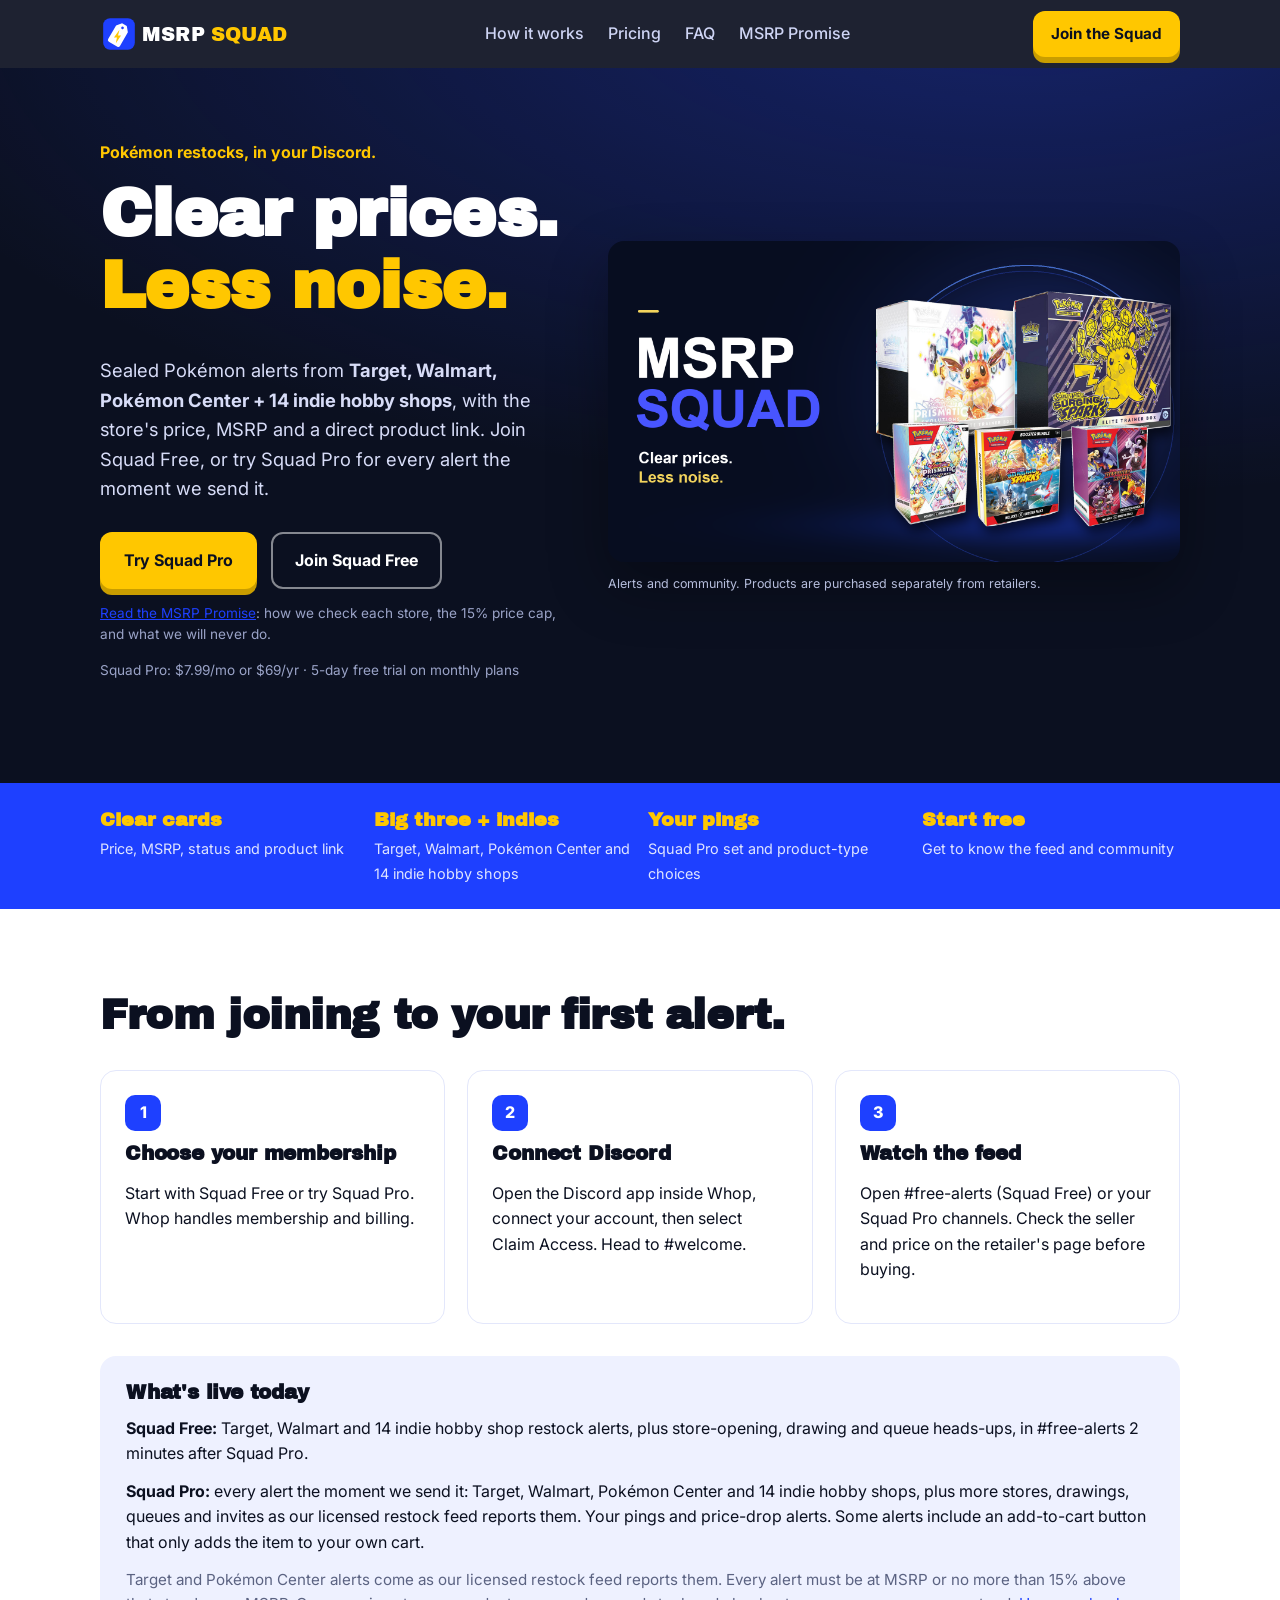
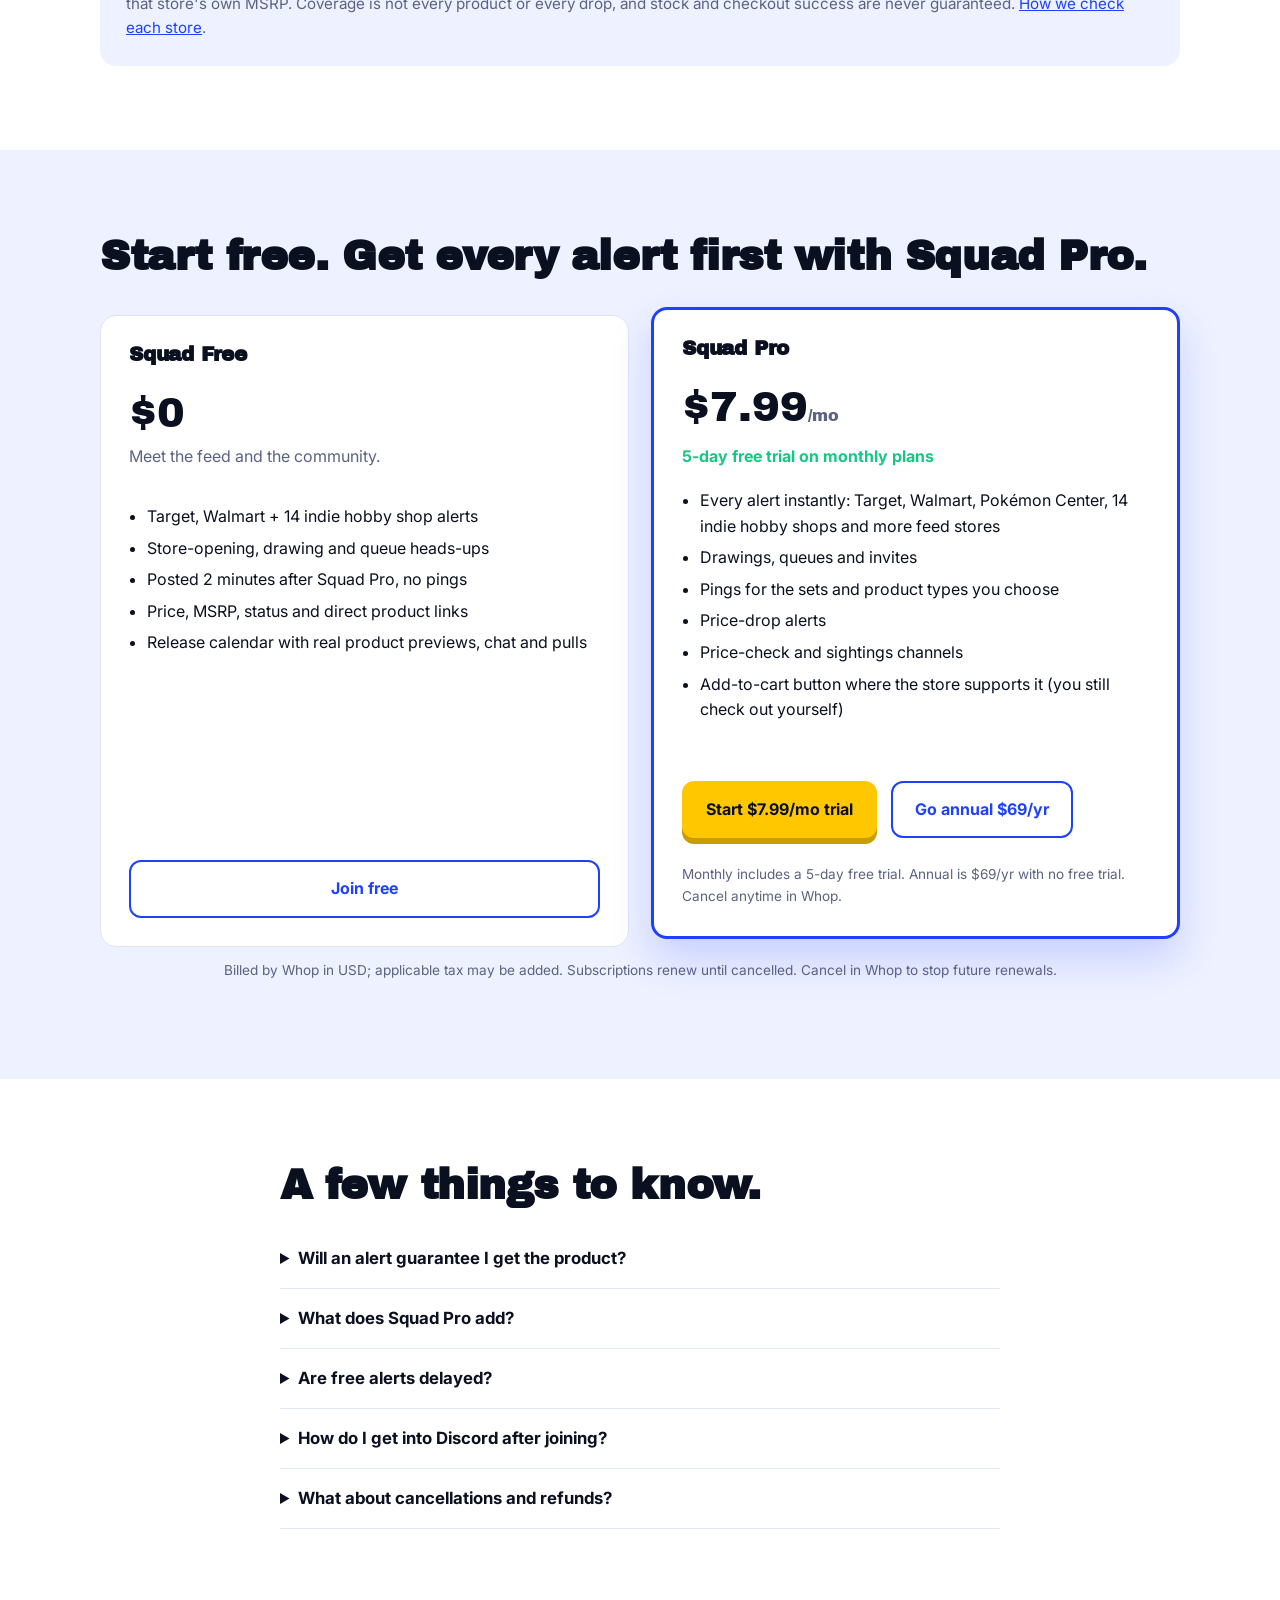
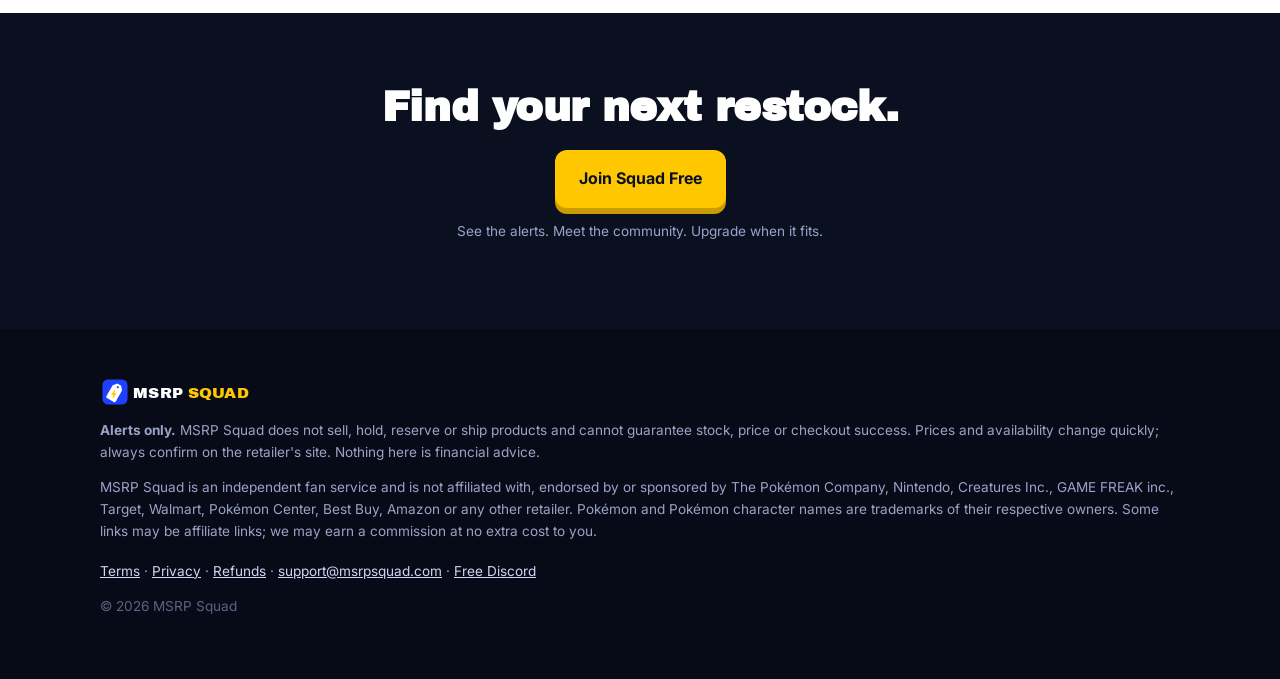
==== commit bdf06cde: "End Founding Squad deal: point Squad Pro CTAs to $7.99 monthly and annual checkouts" ====
--- a/index.html
+++ b/index.html
@@ -38,11 +38,11 @@
       <h1>Clear prices.<br><span class="gold">Less noise.</span></h1>
       <p class="lead">Sealed Pokémon alerts from <strong>Target, Walmart, Pokémon Center + 14 indie hobby shops</strong>, with the store's price, MSRP and a direct product link. Join Squad Free, or try Squad Pro for every alert the moment we send it.</p>
       <div class="cta-row">
-        <a class="btn btn-gold" href="https://whop.com/msrpsquad/products/msrp-squad-04/">Try Squad Pro</a>
+        <a class="btn btn-gold" href="https://whop.com/checkout/plan_wRdUoSanqycct">Try Squad Pro</a>
         <a class="btn btn-ghost" href="https://whop.com/msrpsquad/products/msrp-squad-free/">Join Squad Free</a>
       </div>
       <p class="fine"><a href="promise.html">Read the MSRP Promise</a>: how we check each store, the 15% price cap, and what we will never do.</p>
-      <p class="fine">Founding Squad Pro: $5.99/mo while subscribed · 5-day free trial on monthly plans<br>First 100 members or Nov 6, 2026, whichever comes first.</p>
+      <p class="fine">Squad Pro: $7.99/mo or $69/yr · 5-day free trial on monthly plans</p>
     </div>
     <figure class="product-art"><img src="assets/real-products-v3.png" width="1920" height="1080" alt="MSRP Squad with real Prismatic Evolutions, Surging Sparks and Destined Rivals sealed products"><figcaption>Alerts and community. Products are purchased separately from retailers.</figcaption></figure>
   </div>
@@ -79,10 +79,13 @@
         <a class="btn btn-ghost-dark" href="https://whop.com/msrpsquad/products/msrp-squad-free/">Join free</a>
       </article>
       <article class="tier featured">
-        <p class="badge">Founding membership</p><h3>Squad Pro</h3><p class="price">$5.99<small>/mo</small></p><p class="trial">5-day free trial on monthly plans</p>
+        <h3>Squad Pro</h3><p class="price">$7.99<small>/mo</small></p><p class="trial">5-day free trial on monthly plans</p>
         <ul><li>Every alert instantly: Target, Walmart, Pokémon Center, 14 indie hobby shops and more feed stores</li><li>Drawings, queues and invites</li><li>Pings for the sets and product types you choose</li><li>Price-drop alerts</li><li>Price-check and sightings channels</li><li>Add-to-cart button where the store supports it (you still check out yourself)</li></ul>
-        <a class="btn btn-gold" href="https://whop.com/msrpsquad/products/msrp-squad-04/">View Squad Pro plans</a>
-        <p class="fine">Founding rate stays locked while subscribed. First 100 members; ends Nov 6, 2026 at 11:59 PM PT. Regular: $7.99/mo or $69/yr. Annual has no free trial.</p>
+        <div class="cta-row">
+          <a class="btn btn-gold" href="https://whop.com/checkout/plan_wRdUoSanqycct">Start $7.99/mo trial</a>
+          <a class="btn btn-ghost-dark" href="https://whop.com/checkout/plan_GebG6GXobo9KQ">Go annual $69/yr</a>
+        </div>
+        <p class="fine">Monthly includes a 5-day free trial. Annual is $69/yr with no free trial. Cancel anytime in Whop.</p>
       </article>
     </div>
     <p class="fine center">Billed by Whop in USD; applicable tax may be added. Subscriptions renew until cancelled. Cancel in Whop to stop future renewals.</p>
@@ -96,7 +99,6 @@
     <details><summary>What does Squad Pro add?</summary><p>Every alert with no delay (Target, Walmart, Pokémon Center, 14 indie hobby shops and more stores our feed reports), Pokémon Center restocks, invites, your choice of set and product-type pings, dated market references when available, price-drop alerts and the member discussion channels. Monthly plans start with a 5-day free trial; cancel anytime in Whop.</p></details>
     <details><summary>Are free alerts delayed?</summary><p>Yes. Squad Free alerts post 2 minutes after Squad Pro and cover Target, Walmart and 14 indie hobby shops, plus store-opening, drawing and queue heads-ups. Squad Pro gets every alert as soon as we send it. No alert speed is guaranteed; retailer data and delivery can vary.</p></details>
     <details><summary>How do I get into Discord after joining?</summary><p>Open MSRP Squad in Whop, choose its Discord app, connect the Discord account you want to use, then select Claim Access. If access looks wrong, contact #support or <a href="mailto:support@msrpsquad.com">support@msrpsquad.com</a>.</p></details>
-    <details><summary>How does Founding Squad Pro work?</summary><p>The first 100 members can join for $5.99/month, locked while they remain subscribed. The offer ends Nov 6, 2026 at 11:59 PM PT or when those spots are taken. If you cancel and return later, regular pricing applies.</p></details>
     <details><summary>What about cancellations and refunds?</summary><p>Cancel in Whop before your monthly trial ends to avoid the first charge. Forgot to cancel? Email within 48 hours of the first charge for a full refund. Annual plans are refundable within 14 days. See the <a href="refund.html">full refund policy</a>.</p></details>
   </div>
 </section>
